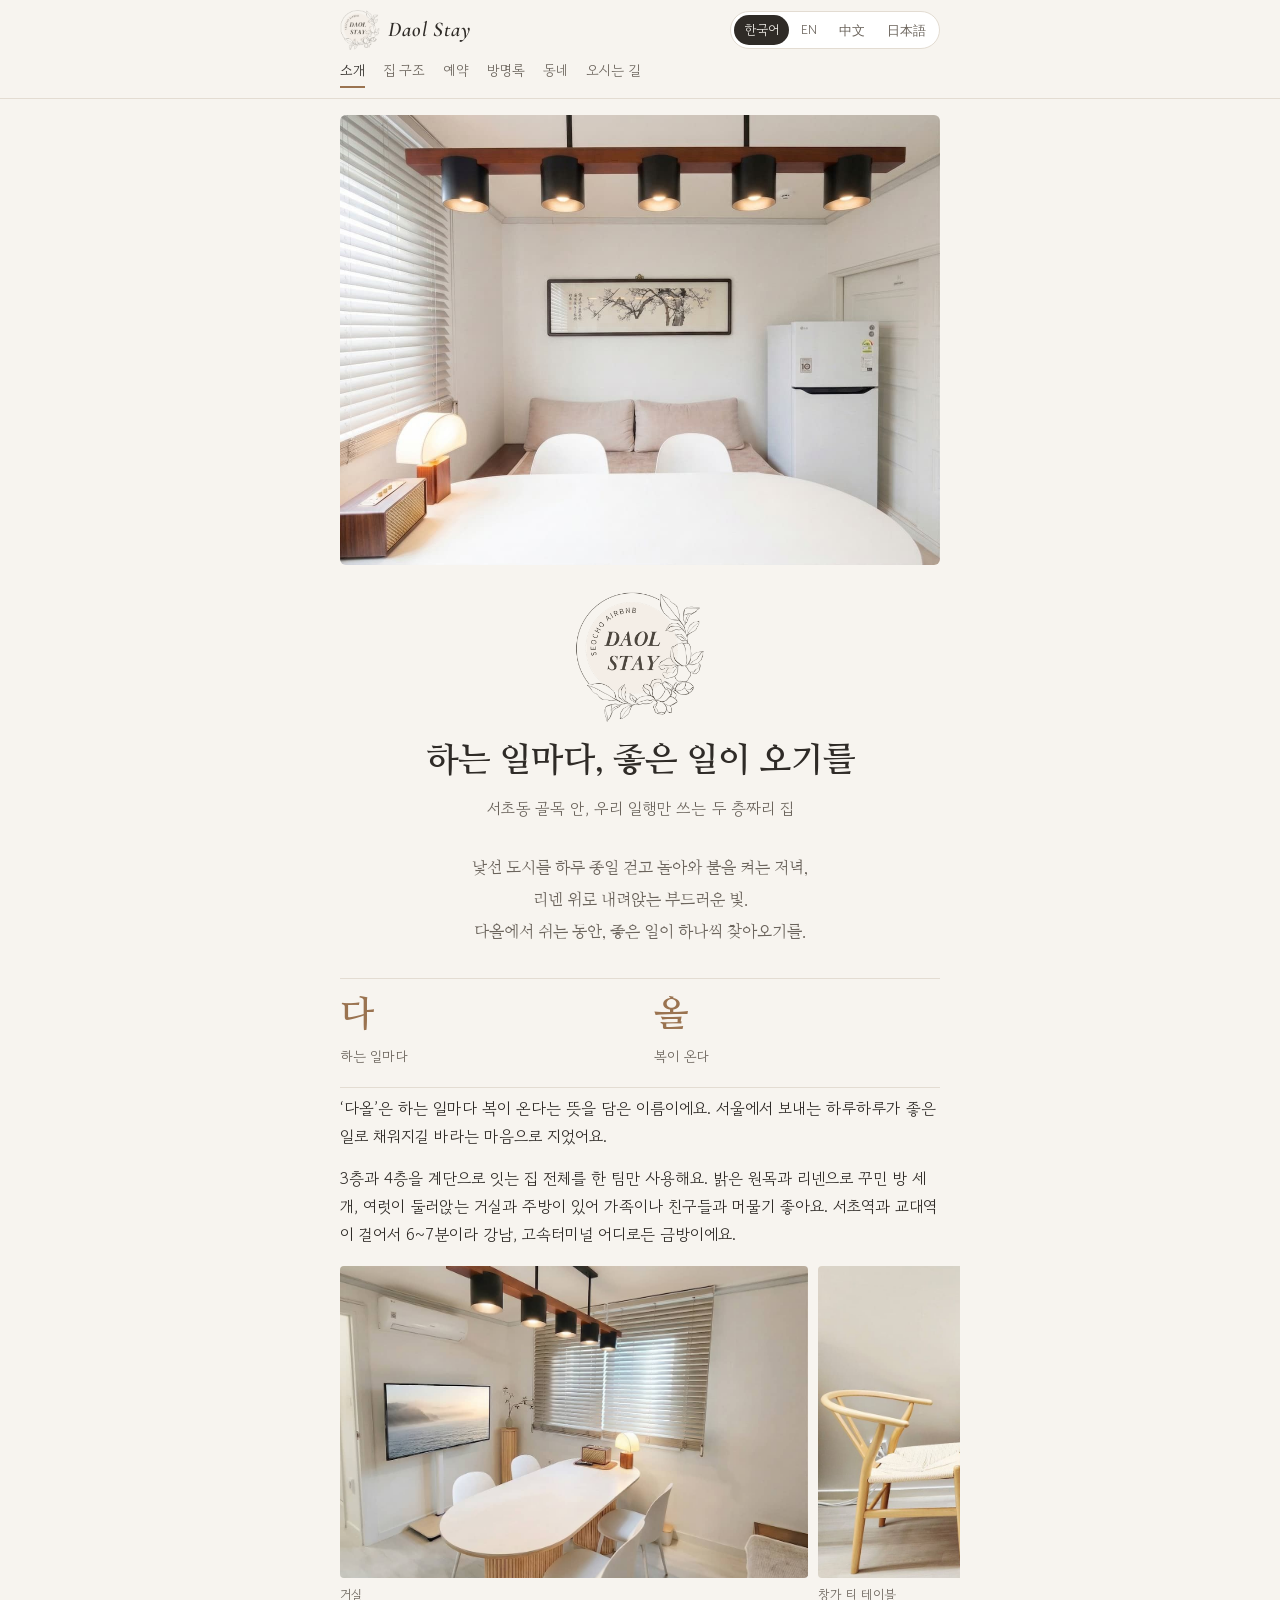
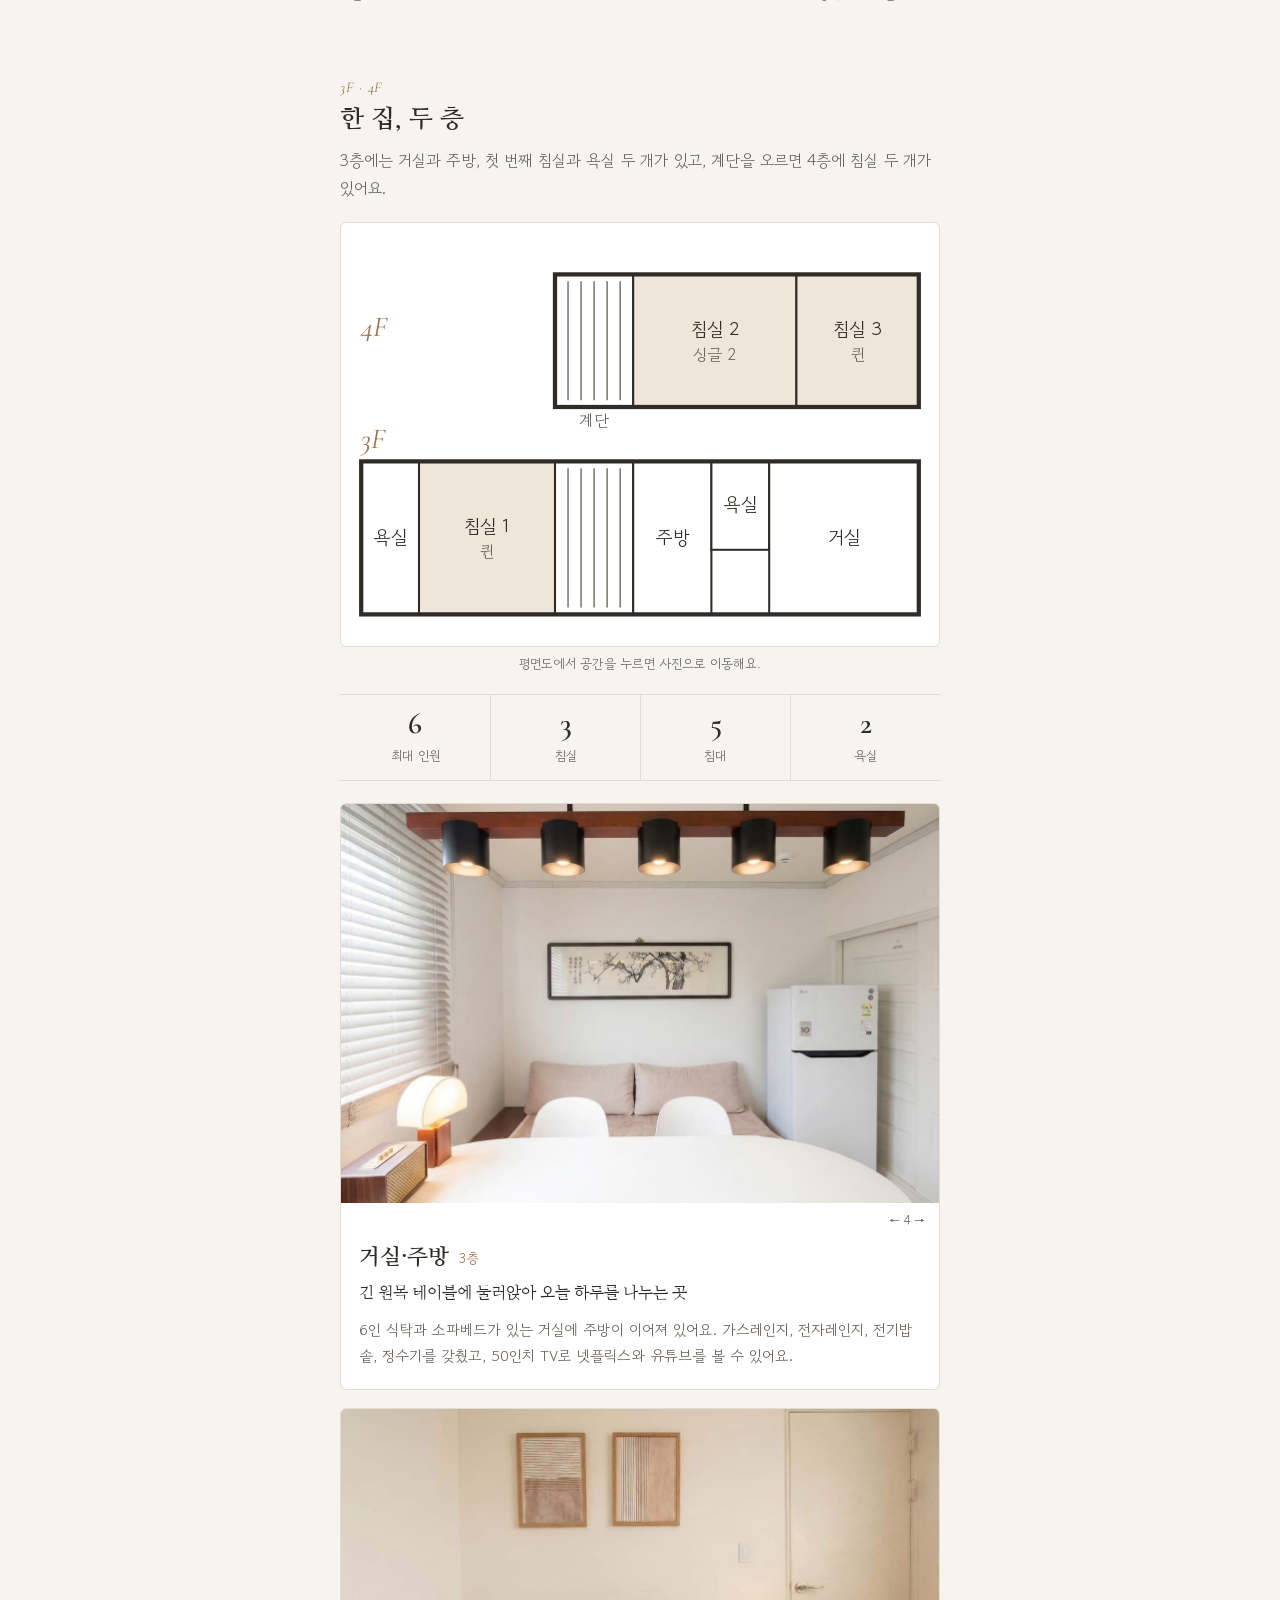
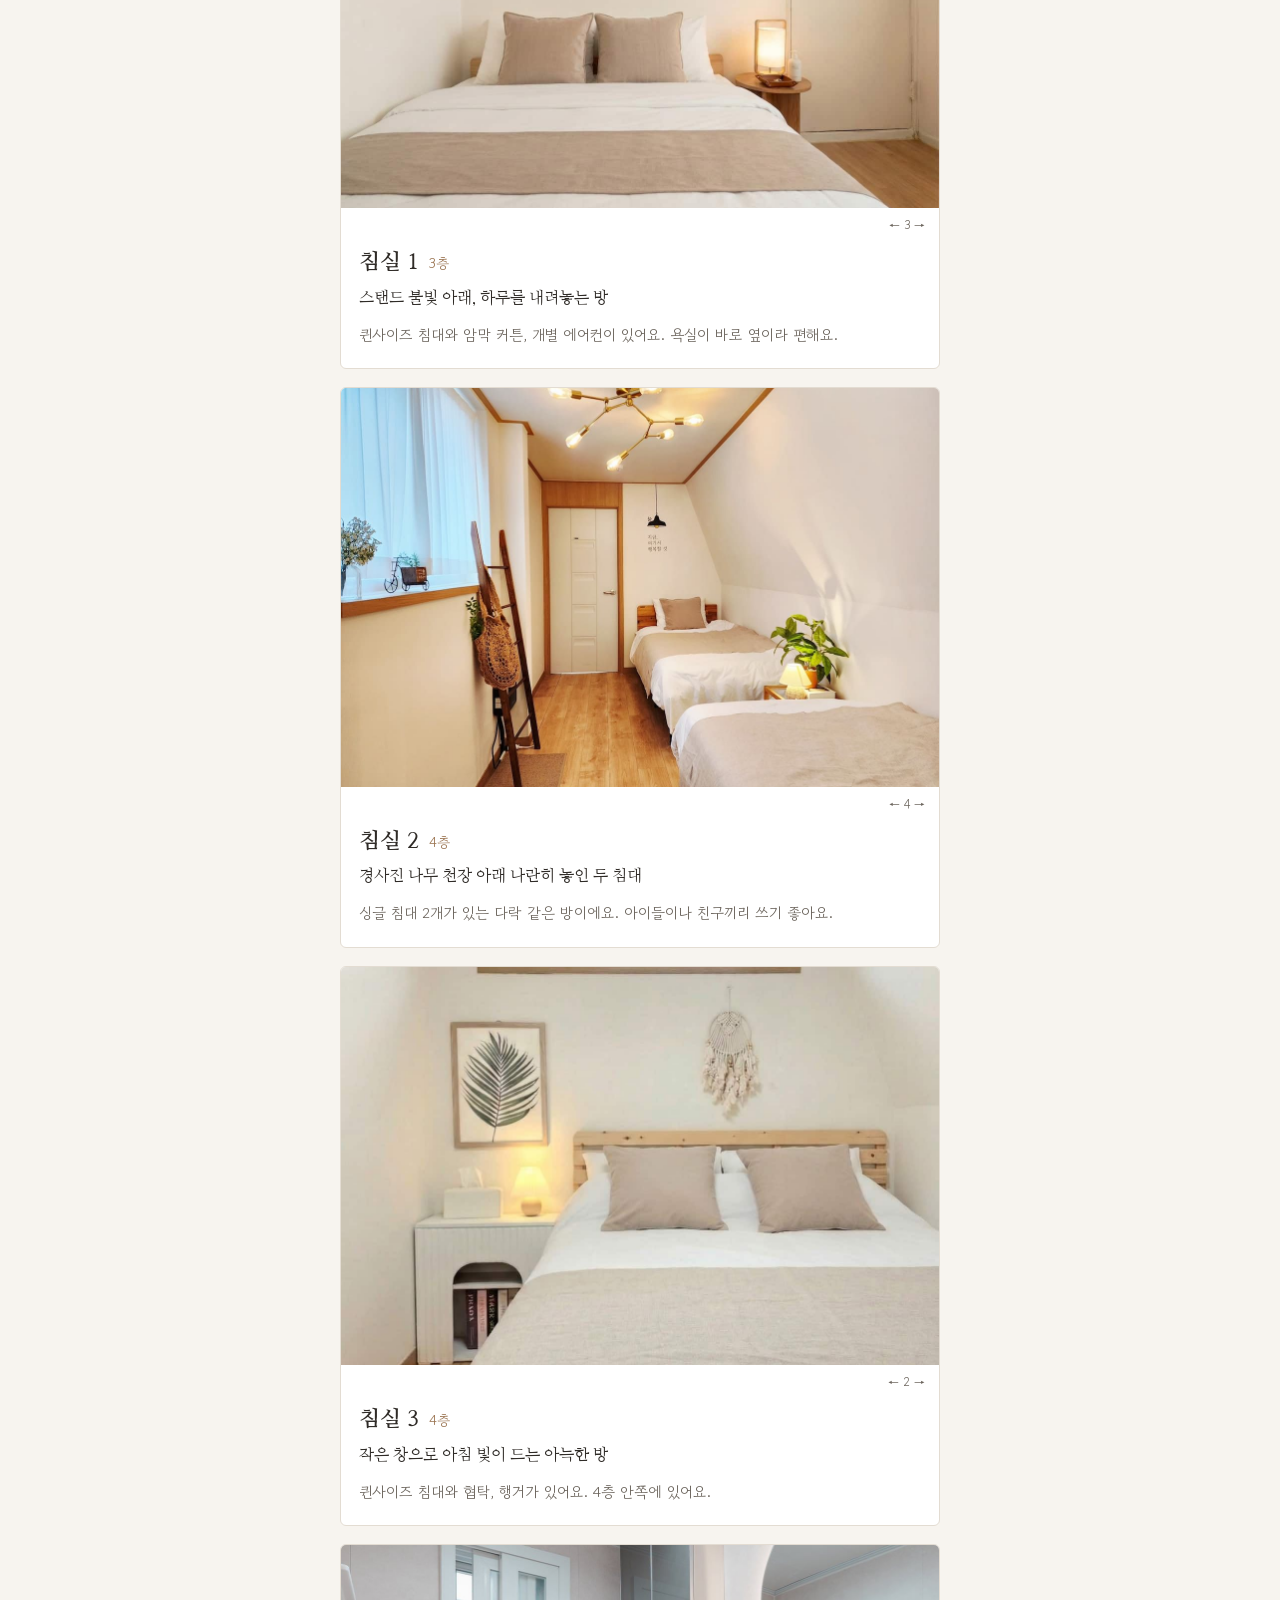
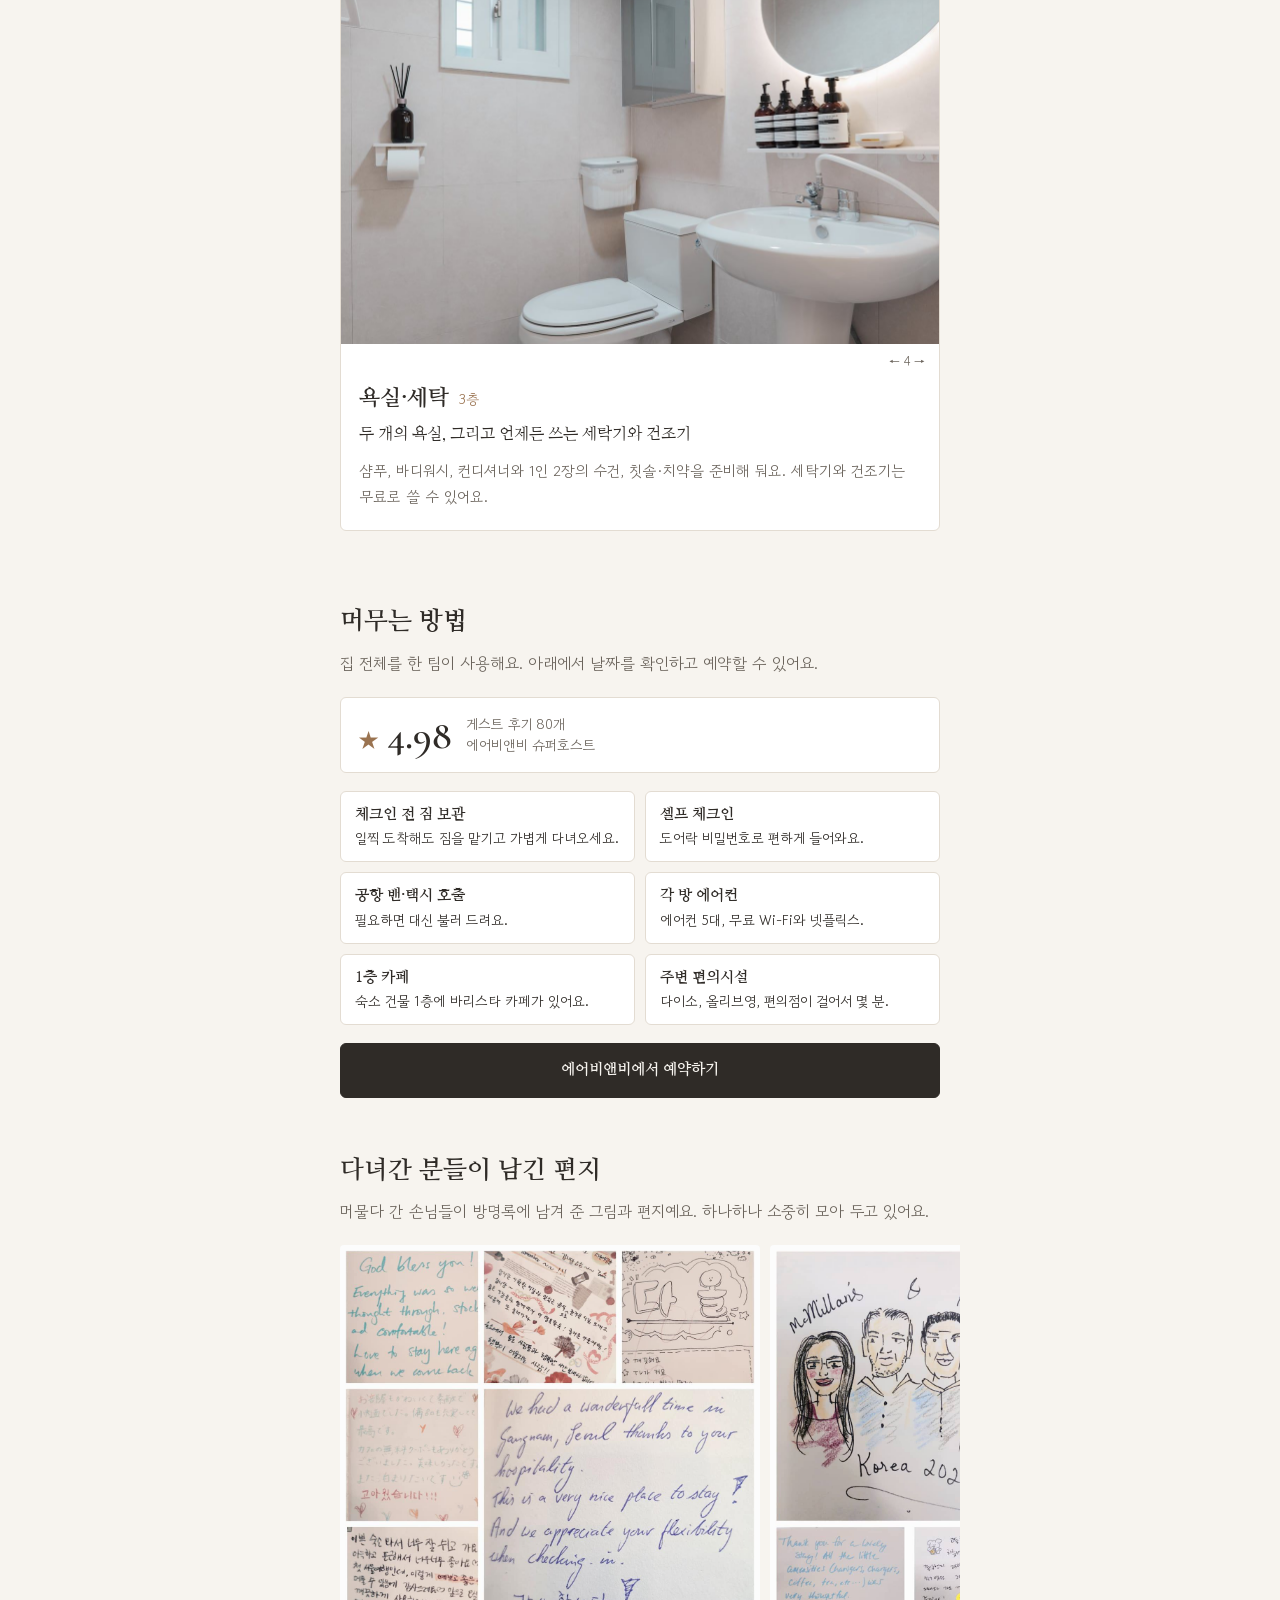
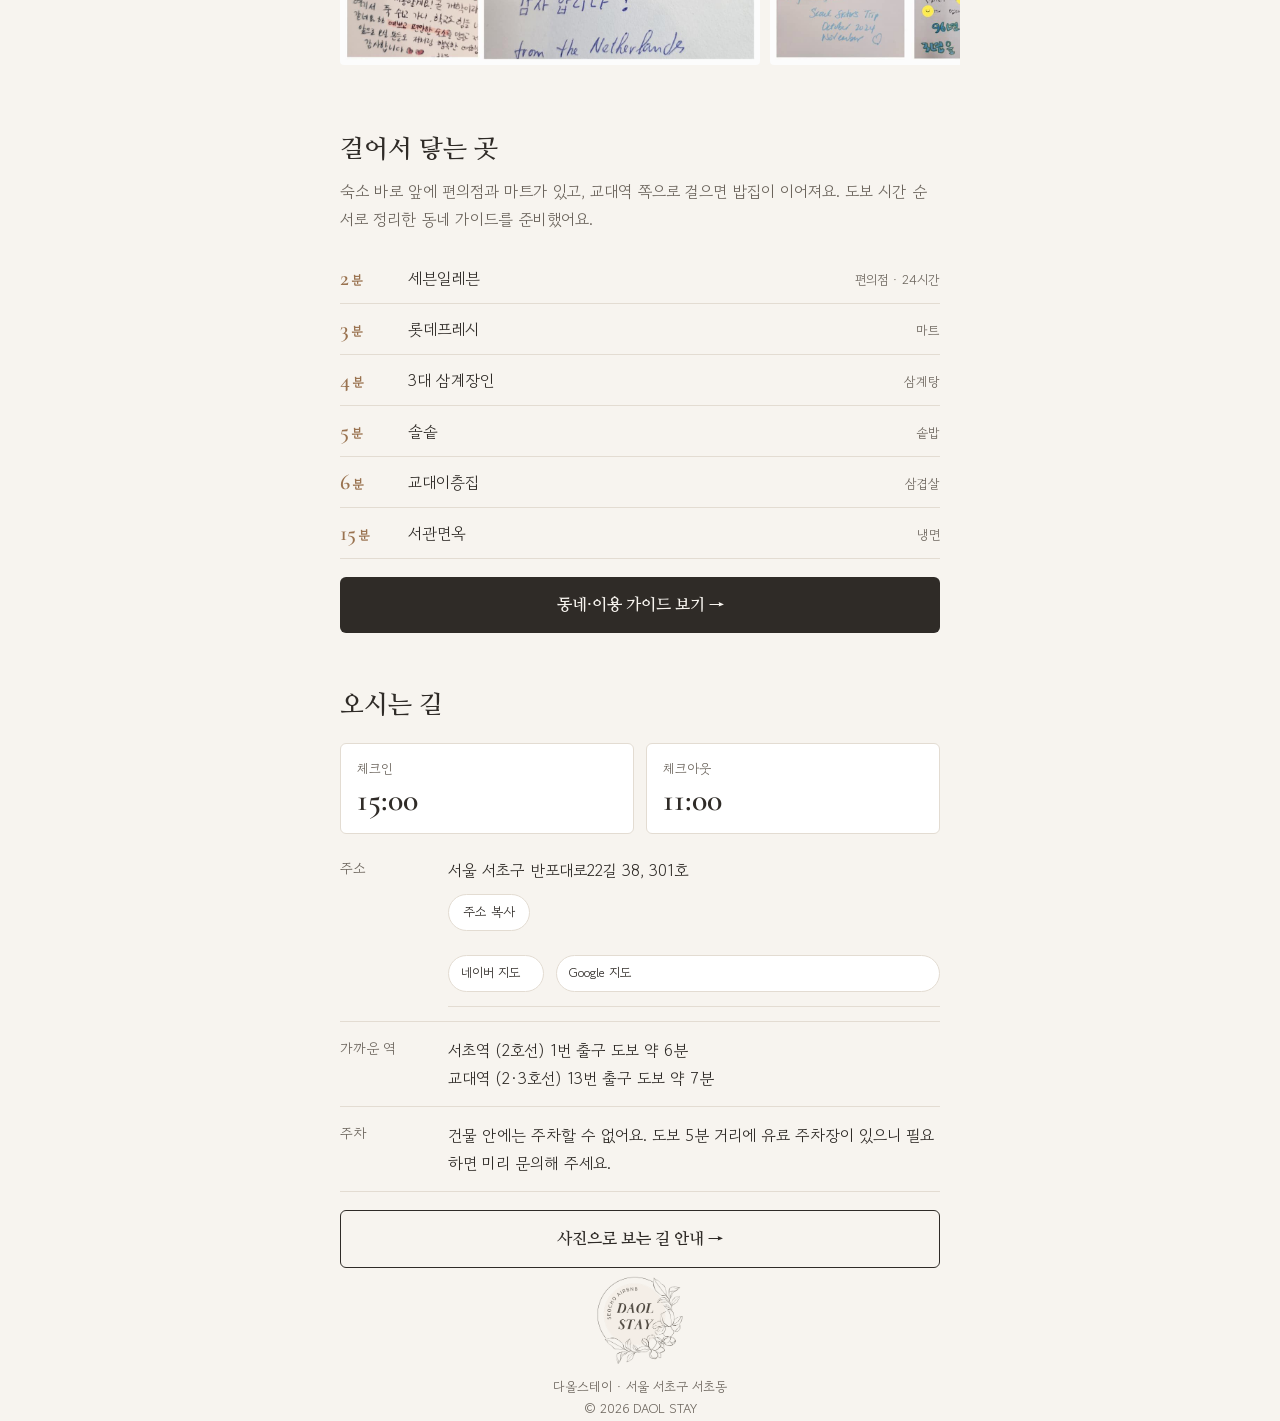
==== index.html @ 790899b6 "Add Daol Stay website (home + guest guide, 4 languages)" ====
<!DOCTYPE html>
<html lang="ko">
<head>
<meta charset="utf-8">
<meta name="viewport" content="width=device-width, initial-scale=1, viewport-fit=cover">
<title>다올스테이 DAOL STAY · 서울 서초동</title>
<meta name="description" content="하는 일마다 좋은 일이 오기를. 서울 서초동 골목 안, 한 팀만 쓰는 3·4층 복층 독채 다올스테이. 서초역·교대역 도보 6~7분.">
<meta property="og:type" content="website">
<meta property="og:title" content="다올스테이 DAOL STAY">
<meta property="og:description" content="서초동 골목 안, 한 팀만 쓰는 두 층짜리 집. 하는 일마다 좋은 일이 오기를.">
<meta property="og:image" content="https://staydaol.com/photos/living_a.jpg">
<meta property="og:url" content="https://staydaol.com/">
<link rel="icon" href="photos/logo.png">
<link rel="preconnect" href="https://fonts.googleapis.com">
<link rel="preconnect" href="https://fonts.gstatic.com" crossorigin>
<link href="https://fonts.googleapis.com/css2?family=Nanum+Myeongjo:wght@400;700&family=Gowun+Dodum&family=Cormorant+Garamond:ital,wght@1,500;1,600&display=swap" rel="stylesheet">
<link rel="stylesheet" href="assets/site.css">
<style>
/* hero */
.hero{margin-top:16px}
.hero>img{width:100%;aspect-ratio:4/3;object-fit:cover;border-radius:6px}
.hero-text{padding:26px 0 8px;text-align:center}
.hero .logo{width:132px;margin:0 auto 16px}
.hero h1{font-size:clamp(25px,6.6vw,34px);line-height:1.4;margin:0 0 8px}
.hero .sub{color:var(--ink-soft);margin:0}
.poem{font-family:var(--serif);color:var(--ink-soft);text-align:center;margin:22px 0 0;line-height:2}
.name-gloss{display:flex;gap:28px;margin:30px 0 6px;padding:18px 0;border-top:1px solid var(--line);border-bottom:1px solid var(--line)}
.name-gloss div{flex:1}
.name-gloss b{display:block;font-family:var(--serif);font-size:36px;line-height:1;color:var(--latte);margin-bottom:8px;font-weight:700}
.name-gloss span{font-size:14px;color:var(--ink-soft)}

/* floor plan — the signature element */
.plan{background:var(--surface);border:1px solid var(--line);border-radius:6px;padding:14px 10px 8px;margin:4px 0 6px}
.plan svg{display:block;width:100%;height:auto}
.plan .wall{fill:none;stroke:var(--ink);stroke-width:2.5}
.plan .cell{fill:var(--surface);stroke:var(--ink);stroke-width:1.2;transition:fill .15s}
.plan .bed{fill:var(--latte-soft)}
.plan a:hover .cell,.plan a:focus .cell{fill:var(--latte-soft)}
.plan a:hover .bed,.plan a:focus .bed{fill:var(--latte);fill-opacity:.35}
.plan .stairs{stroke:var(--ink-soft);stroke-width:.8}
.plan text{font-family:var(--sans);fill:var(--ink);font-size:11px;text-anchor:middle}
.plan text.s{fill:var(--ink-soft);font-size:9.5px}
.plan text.fl{font-family:var(--latin);font-style:italic;font-size:17px;text-anchor:start;fill:var(--latte)}
.plan-hint{font-size:13px;color:var(--ink-soft);text-align:center;margin:6px 0 0}
.facts{display:grid;grid-template-columns:repeat(4,1fr);margin:18px 0 8px;border-top:1px solid var(--line);border-bottom:1px solid var(--line)}
.facts div{text-align:center;padding:12px 4px}
.facts div+div{border-left:1px solid var(--line)}
.facts b{display:block;font-family:var(--latin);font-size:30px;font-weight:600;line-height:1.1}
.facts span{font-size:13px;color:var(--ink-soft)}

/* spaces */
.space{background:var(--surface);border:1px solid var(--line);border-radius:6px;overflow:hidden;margin-bottom:18px;scroll-margin-top:calc(env(safe-area-inset-top,0px) + 120px)}
.space .shots{display:flex;overflow-x:auto;scroll-snap-type:x mandatory;scrollbar-width:none}
.space .shots::-webkit-scrollbar{display:none}
.space .shots img{flex:0 0 100%;width:100%;aspect-ratio:3/2;object-fit:cover;scroll-snap-align:start}
.space .count{font-size:12px;color:var(--ink-soft);text-align:right;padding:6px 14px 0}
.space-body{padding:12px 18px 20px}
.space-head{display:flex;align-items:baseline;gap:10px;margin-bottom:6px;flex-wrap:wrap}
.space-head h3{font-size:22px}
.space-head span{font-size:14px;color:var(--latte)}
.space .tagline{font-family:var(--serif);margin:0 0 10px}
.space .detail{font-size:15px;color:var(--ink-soft);margin:0}

/* stay */
.rating{display:flex;align-items:center;gap:14px;background:var(--surface);border:1px solid var(--line);border-radius:6px;padding:16px 18px;margin:0 0 18px}
.rating .score{font-family:var(--latin);font-size:40px;font-weight:600;line-height:1}
.rating .score small{font-size:20px;color:var(--latte)}
.rating div:last-child{font-size:14px;color:var(--ink-soft);line-height:1.5}
.perks{list-style:none;margin:0 0 6px;padding:0;display:grid;grid-template-columns:1fr 1fr;gap:10px}
.perks li{background:var(--surface);border:1px solid var(--line);border-radius:6px;padding:12px 14px;font-size:14px;line-height:1.5}
.perks li b{display:block;font-family:var(--serif);font-size:15px;margin-bottom:2px}
@media (max-width:420px){.perks{grid-template-columns:1fr}}
.book{display:flex;gap:8px;flex-wrap:wrap;margin-top:18px}
.book a{flex:1 1 auto;text-align:center;text-decoration:none;padding:13px 16px;border-radius:6px;border:1px solid var(--line);background:var(--surface);font-size:15px}
.book a.main{background:var(--ink);color:var(--bg);border-color:var(--ink);font-family:var(--serif);font-weight:700}
.book a:hover{border-color:var(--latte)}

/* letters */
#letterStrip figure{flex-basis:70%}
#letterStrip img{aspect-ratio:1/1}

/* around */
.near{list-style:none;margin:4px 0 0;padding:0}
.near li{display:grid;grid-template-columns:58px 1fr auto;align-items:baseline;gap:10px;padding:11px 0;border-bottom:1px solid var(--line)}
.near .m{font-family:var(--latin);font-size:22px;font-weight:600;color:var(--latte);line-height:1}
.near .m small{font-family:var(--sans);font-size:12px;margin-left:2px}
.near .k{font-size:13px;color:var(--ink-soft)}
</style>
</head>
<body>
<header class="top">
  <div class="wrap">
    <div class="top-row">
      <a class="mark" href="#about"><img src="photos/logo.png" alt=""><span>Daol Stay</span></a>
      <div class="langs" role="group" aria-label="Language">
        <button data-lang="ko">한국어</button><button data-lang="en">EN</button><button data-lang="zh">中文</button><button data-lang="ja">日本語</button>
      </div>
    </div>
    <nav class="nav" id="nav"></nav>
  </div>
</header>

<main class="wrap">
  <section id="about" style="padding-top:0">
    <div class="hero">
      <img src="photos/living_a.jpg" alt="">
      <div class="hero-text">
        <img class="logo" src="photos/logo.png" alt="DAOL STAY 다올스테이">
        <h1 data-t="tagline"></h1>
        <p class="sub" data-t="taglineSub"></p>
      </div>
    </div>
    <p class="poem" data-t="poem"></p>
    <div class="name-gloss">
      <div><b>다</b><span data-t="glossDa"></span></div>
      <div><b>올</b><span data-t="glossOl"></span></div>
    </div>
    <p data-t="story1"></p>
    <p data-t="story2"></p>
    <div class="strip" id="gallery"></div>
  </section>

  <section id="house">
    <p class="eyebrow">3F · 4F</p>
    <h2 data-t="houseTitle"></h2>
    <p class="lead" data-t="houseLead"></p>
    <div class="plan" id="plan"></div>
    <p class="plan-hint" data-t="planHint"></p>
    <div class="facts" id="facts"></div>
    <div id="spaceList" style="margin-top:22px"></div>
  </section>

  <section id="stay">
    <h2 data-t="stayTitle"></h2>
    <p class="lead" data-t="stayLead"></p>
    <div class="rating" id="rating"></div>
    <ul class="perks" id="perks"></ul>
    <div class="book" id="book"></div>
  </section>

  <section id="letters">
    <h2 data-t="lettersTitle"></h2>
    <p class="lead" data-t="lettersLead"></p>
    <div class="strip" id="letterStrip"></div>
  </section>

  <section id="around">
    <h2 data-t="aroundTitle"></h2>
    <p class="lead" data-t="aroundLead"></p>
    <ul class="near" id="near"></ul>
    <a class="cta" href="guide/" id="guideLink" data-t="aroundCta"></a>
  </section>

  <section id="location">
    <h2 data-t="locTitle"></h2>
    <div class="times">
      <!-- TODO: 실제 체크인·체크아웃 시간으로 확인해 주세요 (CONFIG.checkin / CONFIG.checkout) -->
      <div><span data-t="checkin"></span><b id="cin"></b></div>
      <div><span data-t="checkout"></span><b id="cout"></b></div>
    </div>
    <dl class="info-list">
      <div><dt data-t="addrLabel"></dt><dd><span data-t="addr"></span><br><button class="copy" id="copyBtn" data-t="copy"></button>
        <div class="pills" style="margin-top:10px" id="homeMaps"></div></dd></div>
      <div><dt data-t="stationLabel"></dt><dd data-t="stations"></dd></div>
      <div><dt data-t="parkLabel"></dt><dd data-t="park"></dd></div>
    </dl>
    <a class="cta ghost" href="guide/#route" id="routeLink" data-t="routeCta"></a>
  </section>
</main>
<footer class="wrap">
  <img src="photos/logo.png" alt="">
  <div data-t="foot"></div>
  <div>&copy; 2026 DAOL STAY</div>
</footer>
<div class="toast" id="toast" role="status" aria-live="polite"></div>

<script>
const CONFIG = {
 checkin:"15:00",   // TODO: 실제 시간 확인
 checkout:"11:00",  // TODO: 실제 시간 확인
 rating:"4.98", reviews:80
};

const HOME = {lat:37.4897533, lng:127.0109276, q:"서울 서초구 반포대로22길 38"};

// 빈 문자열인 채널은 버튼이 표시되지 않아요.
const BOOK = {
 airbnb:"https://www.airbnb.co.kr/rooms/979425845780379545",
 booking:"",
 naver:""
};

const UI = {
 ko:{nav:["소개","집 구조","예약","방명록","동네","오시는 길"],
  tagline:"하는 일마다, 좋은 일이 오기를",taglineSub:"서초동 골목 안, 우리 일행만 쓰는 두 층짜리 집",
  poem:"낯선 도시를 하루 종일 걷고 돌아와 불을 켜는 저녁,\n리넨 위로 내려앉는 부드러운 빛.\n다올에서 쉬는 동안, 좋은 일이 하나씩 찾아오기를.",
  glossDa:"하는 일마다",glossOl:"복이 온다",
  story1:"‘다올’은 하는 일마다 복이 온다는 뜻을 담은 이름이에요. 서울에서 보내는 하루하루가 좋은 일로 채워지길 바라는 마음으로 지었어요.",
  story2:"3층과 4층을 계단으로 잇는 집 전체를 한 팀만 사용해요. 밝은 원목과 리넨으로 꾸민 방 세 개, 여럿이 둘러앉는 거실과 주방이 있어 가족이나 친구들과 머물기 좋아요. 서초역과 교대역이 걸어서 6~7분이라 강남, 고속터미널 어디로든 금방이에요.",
  houseTitle:"한 집, 두 층",houseLead:"3층에는 거실과 주방, 첫 번째 침실과 욕실 두 개가 있고, 계단을 오르면 4층에 침실 두 개가 있어요.",
  planHint:"평면도에서 공간을 누르면 사진으로 이동해요.",
  fl3:"3층",fl4:"4층",pLiving:"거실",pKitchen:"주방",pBath:"욕실",pStairs:"계단",pRoom:n=>`침실 ${n}`,pQueen:"퀸",pSingle:"싱글 2",
  facts:[["6","최대 인원"],["3","침실"],["5","침대"],["2","욕실"]],
  livingName:"거실·주방",livingTag:"긴 원목 테이블에 둘러앉아 오늘 하루를 나누는 곳",
  livingDetail:"6인 식탁과 소파베드가 있는 거실에 주방이 이어져 있어요. 가스레인지, 전자레인지, 전기밥솥, 정수기를 갖췄고, 50인치 TV로 넷플릭스와 유튜브를 볼 수 있어요.",
  room1Name:"침실 1",room1Tag:"스탠드 불빛 아래, 하루를 내려놓는 방",
  room1Detail:"퀸사이즈 침대와 암막 커튼, 개별 에어컨이 있어요. 욕실이 바로 옆이라 편해요.",
  room2Name:"침실 2",room2Tag:"경사진 나무 천장 아래 나란히 놓인 두 침대",
  room2Detail:"싱글 침대 2개가 있는 다락 같은 방이에요. 아이들이나 친구끼리 쓰기 좋아요.",
  room3Name:"침실 3",room3Tag:"작은 창으로 아침 빛이 드는 아늑한 방",
  room3Detail:"퀸사이즈 침대와 협탁, 행거가 있어요. 4층 안쪽에 있어요.",
  bathName:"욕실·세탁",bathTag:"두 개의 욕실, 그리고 언제든 쓰는 세탁기와 건조기",
  bathDetail:"샴푸, 바디워시, 컨디셔너와 1인 2장의 수건, 칫솔·치약을 준비해 둬요. 세탁기와 건조기는 무료로 쓸 수 있어요.",
  stayTitle:"머무는 방법",stayLead:"집 전체를 한 팀이 사용해요. 아래에서 날짜를 확인하고 예약할 수 있어요.",
  ratingText:n=>`게스트 후기 ${n}개<br>에어비앤비 슈퍼호스트`,
  perks:[["체크인 전 짐 보관","일찍 도착해도 짐을 맡기고 가볍게 다녀오세요."],["셀프 체크인","도어락 비밀번호로 편하게 들어와요."],["공항 밴·택시 호출","필요하면 대신 불러 드려요."],["각 방 에어컨","에어컨 5대, 무료 Wi-Fi와 넷플릭스."],["1층 카페","숙소 건물 1층에 바리스타 카페가 있어요."],["주변 편의시설","다이소, 올리브영, 편의점이 걸어서 몇 분."]],
  bookAirbnb:"에어비앤비에서 예약하기",bookNaver:"네이버 예약",
  lettersTitle:"다녀간 분들이 남긴 편지",lettersLead:"머물다 간 손님들이 방명록에 남겨 준 그림과 편지예요. 하나하나 소중히 모아 두고 있어요.",
  aroundTitle:"걸어서 닿는 곳",aroundLead:"숙소 바로 앞에 편의점과 마트가 있고, 교대역 쪽으로 걸으면 밥집이 이어져요. 도보 시간 순서로 정리한 동네 가이드를 준비했어요.",
  aroundCta:"동네·이용 가이드 보기 →",minU:"분",
  locTitle:"오시는 길",checkin:"체크인",checkout:"체크아웃",addrLabel:"주소",addr:"서울 서초구 반포대로22길 38, 301호",
  copy:"주소 복사",copied:"주소를 복사했어요",
  stationLabel:"가까운 역",stations:"서초역 (2호선) 1번 출구 도보 약 6분<br>교대역 (2·3호선) 13번 출구 도보 약 7분",
  parkLabel:"주차",park:"건물 안에는 주차할 수 없어요. 도보 5분 거리에 유료 주차장이 있으니 필요하면 미리 문의해 주세요.",
  routeCta:"사진으로 보는 길 안내 →",
  naverMap:"네이버 지도",googleMap:"Google 지도",
  foot:"다올스테이 · 서울 서초구 서초동"},
 en:{nav:["About","The house","Book","Guestbook","Nearby","Getting here"],
  tagline:"May good things come your way",taglineSub:"A two-floor home in a quiet Seocho lane, just for your group",
  poem:"Coming home in the evening after a long day in a new city,\nsoft light settling on linen.\nWhile you rest at Daol, may good things find you one by one.",
  glossDa:"in everything you do",glossOl:"good fortune comes",
  story1:"“Daol” is a Korean name that means good fortune comes in everything you do. We chose it hoping every day you spend in Seoul is filled with good things.",
  story2:"The whole home, two floors joined by a staircase, is for one group only. Three bedrooms in light wood and linen, plus a living room and kitchen to gather in, make it easy to stay with family or friends. Seocho and Gyodae stations are a 6–7 minute walk, so Gangnam and the Express Bus Terminal are close.",
  houseTitle:"One home, two floors",houseLead:"The 3rd floor has the living room, kitchen, the first bedroom and two bathrooms. Upstairs on the 4th floor are two more bedrooms.",
  planHint:"Tap a space on the plan to see photos.",
  fl3:"3F",fl4:"4F",pLiving:"Living",pKitchen:"Kitchen",pBath:"Bath",pStairs:"Stairs",pRoom:n=>`Room ${n}`,pQueen:"Queen",pSingle:"2 Single",
  facts:[["6","Guests"],["3","Bedrooms"],["5","Beds"],["2","Baths"]],
  livingName:"Living & kitchen",livingTag:"Gather around the long wooden table and share the day",
  livingDetail:"A living room with a six-seat table and sofa bed opens onto the kitchen, which has a gas stove, microwave, rice cooker and water purifier. Watch Netflix or YouTube on the 50-inch TV.",
  room1Name:"Room 1",room1Tag:"Set the day down under a soft lamp",
  room1Detail:"Queen bed, blackout curtains and its own air conditioner. A bathroom is right next door.",
  room2Name:"Room 2",room2Tag:"Two beds side by side under a sloping wooden ceiling",
  room2Detail:"An attic-like room with two single beds, good for kids or friends.",
  room3Name:"Room 3",room3Tag:"A snug room where morning light comes through a small window",
  room3Detail:"Queen bed, bedside table and clothes rack, tucked in the back of the 4th floor.",
  bathName:"Baths & laundry",bathTag:"Two bathrooms, and a washer and dryer whenever you need them",
  bathDetail:"Shampoo, body wash, conditioner, two towels per guest and toothbrush kits are provided. The washer and dryer are free to use.",
  stayTitle:"Staying with us",stayLead:"The entire home is for one group. Check dates and book below.",
  ratingText:n=>`${n} guest reviews<br>Airbnb Superhost`,
  perks:[["Luggage storage","Arrive early, drop your bags and head out light."],["Self check-in","Let yourself in with the door code."],["Airport van or taxi","We can call one for you."],["A/C in every room","Five air conditioners, free Wi-Fi and Netflix."],["Café downstairs","A barista café on the building’s ground floor."],["Shops nearby","Daiso, Olive Young and convenience stores minutes away."]],
  bookAirbnb:"Book on Airbnb",bookNaver:"Naver Booking",
  lettersTitle:"Letters from our guests",lettersLead:"Drawings and notes guests left in our guestbook. We keep every one.",
  aroundTitle:"Within walking distance",aroundLead:"There’s a convenience store and grocery right outside, and restaurants line the way toward Gyodae Station. Our guide lists them by walking time.",
  aroundCta:"Open the neighborhood & house guide →",minU:"min",
  locTitle:"Getting here",checkin:"Check-in",checkout:"Check-out",addrLabel:"Address",addr:"#301, 38 Banpo-daero 22-gil, Seocho-gu, Seoul",
  copy:"Copy address",copied:"Address copied",
  stationLabel:"Nearest stations",stations:"Seocho Stn (Line 2) Exit 1, about 6 min walk<br>Seoul Nat’l Univ. of Education (Gyodae) Stn (Line 2, 3) Exit 13, about 7 min walk",
  parkLabel:"Parking",park:"No parking in the building. There’s a paid lot about 5 minutes’ walk away; ask us ahead if you need it.",
  routeCta:"Step-by-step directions with photos →",
  naverMap:"Naver Map",googleMap:"Google Maps",
  foot:"DAOL STAY · Seocho-dong, Seocho-gu, Seoul"},
 zh:{nav:["简介","房屋结构","预订","留言簿","周边","交通"],
  tagline:"愿你事事顺意，好运常来",taglineSub:"瑞草洞小巷里，只属于你们一行人的两层小楼",
  poem:"在陌生的城市走了一整天，傍晚回家点亮灯，\n柔和的光落在亚麻布上。\n在Daol休息的日子里，愿好事一件件到来。",
  glossDa:"所做之事",glossOl:"福气将至",
  story1:"“Daol（다올）”这个名字寓意“所做之事，福气将至”。我们希望你在首尔的每一天都充满好事。",
  story2:"由楼梯相连的3层和4层整栋房屋只接待一组客人。三间以浅色原木和亚麻布置的卧室，加上可以围坐的客厅和厨房，适合家人或朋友同住。步行6~7分钟即到瑞草站和教大站，去江南、高速巴士客运站都很方便。",
  houseTitle:"一个家，两层楼",houseLead:"3层有客厅、厨房、第一间卧室和两间浴室，沿楼梯上到4层还有两间卧室。",
  planHint:"点击平面图上的空间即可查看照片。",
  fl3:"3层",fl4:"4层",pLiving:"客厅",pKitchen:"厨房",pBath:"浴室",pStairs:"楼梯",pRoom:n=>`卧室${n}`,pQueen:"大床",pSingle:"单人床×2",
  facts:[["6","最多入住"],["3","卧室"],["5","床"],["2","浴室"]],
  livingName:"客厅与厨房",livingTag:"围坐在长长的原木餐桌旁，分享今天的故事",
  livingDetail:"设有6人餐桌和沙发床的客厅与厨房相连。厨房配有燃气灶、微波炉、电饭锅和净水器，还可用50英寸电视观看Netflix和YouTube。",
  room1Name:"卧室1",room1Tag:"在台灯的微光下，放下一天的疲惫",
  room1Detail:"配有大床、遮光窗帘和独立空调，浴室就在隔壁。",
  room2Name:"卧室2",room2Tag:"倾斜的木质屋顶下，两张并排的床",
  room2Detail:"带有两张单人床的阁楼风房间，适合孩子或朋友同住。",
  room3Name:"卧室3",room3Tag:"晨光从小窗洒进的温馨房间",
  room3Detail:"配有大床、床头柜和衣架，位于4层里侧。",
  bathName:"浴室与洗衣",bathTag:"两间浴室，洗衣机和烘干机随时可用",
  bathDetail:"提供洗发水、沐浴露、护发素、每人两条毛巾及牙刷牙膏。洗衣机和烘干机可免费使用。",
  stayTitle:"入住方式",stayLead:"整栋房屋仅供一组客人使用。可在下方查看日期并预订。",
  ratingText:n=>`${n}条住客评价<br>爱彼迎超赞房东`,
  perks:[["入住前寄存行李","提前到达也可先寄存行李，轻装出门。"],["自助入住","输入门锁密码即可入住。"],["代叫机场专车·出租车","如有需要，我们可代为叫车。"],["每间都有空调","共5台空调，免费Wi-Fi和Netflix。"],["楼下咖啡馆","建筑1层有一家咖啡馆。"],["周边便利","大创、Olive Young和便利店步行几分钟即到。"]],
  bookAirbnb:"在爱彼迎预订",bookNaver:"Naver 预订",
  lettersTitle:"住客留下的信",lettersLead:"住过的客人在留言簿里留下的画和信，我们都珍藏着。",
  aroundTitle:"步行可达",aroundLead:"门口就有便利店和超市，往教大站方向走还有一排餐厅。我们按步行时间整理了一份周边指南。",
  aroundCta:"查看周边与入住指南 →",minU:"分",
  locTitle:"交通指南",checkin:"入住",checkout:"退房",addrLabel:"地址",addr:"首尔市瑞草区 Banpo-daero 22-gil 38，301号",
  copy:"复制地址",copied:"地址已复制",
  stationLabel:"最近地铁站",stations:"瑞草站（2号线）1号出口 步行约6分钟<br>教大站（2·3号线）13号出口 步行约7分钟",
  parkLabel:"停车",park:"楼内无法停车。步行约5分钟处有收费停车场，如有需要请提前联系。",
  routeCta:"查看图文路线指南 →",
  naverMap:"Naver 地图",googleMap:"Google 地图",
  foot:"DAOL STAY · 首尔瑞草区瑞草洞"},
 ja:{nav:["紹介","間取り","予約","ゲストブック","周辺","アクセス"],
  tagline:"することすべてに、いいことが訪れますように",taglineSub:"瑞草洞の路地にある、あなたたちだけの2フロアの家",
  poem:"知らない街を一日じゅう歩いて、灯りをともす夕暮れ。\nリネンの上にやわらかな光が降りてきます。\nダオルで休むあいだに、いいことがひとつずつ訪れますように。",
  glossDa:"することすべてに",glossOl:"福が来る",
  story1:"「ダオル（다올）」は、することすべてに福が来る、という願いを込めた名前です。ソウルで過ごす毎日が、いいことで満たされますように。",
  story2:"階段でつながる3階と4階の家全体を、1組だけでお使いいただけます。明るい木とリネンでしつらえた寝室が3つ、みんなで囲めるリビングとキッチンがあり、家族や友人との滞在にぴったり。瑞草駅と教大駅まで徒歩6〜7分で、江南や高速ターミナルへもすぐです。",
  houseTitle:"ひとつの家、ふたつのフロア",houseLead:"3階にはリビングとキッチン、1つ目の寝室とバスルームが2つ。階段を上がった4階に寝室が2つあります。",
  planHint:"間取り図の部屋をタップすると写真へ移動します。",
  fl3:"3階",fl4:"4階",pLiving:"リビング",pKitchen:"キッチン",pBath:"浴室",pStairs:"階段",pRoom:n=>`寝室${n}`,pQueen:"クイーン",pSingle:"シングル2",
  facts:[["6","最大人数"],["3","寝室"],["5","ベッド"],["2","バス"]],
  livingName:"リビング・キッチン",livingTag:"長い木のテーブルを囲んで、今日のことを語り合う場所",
  livingDetail:"6人掛けのテーブルとソファベッドのあるリビングに、キッチンがつながっています。ガスコンロ、電子レンジ、炊飯器、浄水器を備え、50インチのTVでNetflixやYouTubeも観られます。",
  room1Name:"寝室1",room1Tag:"スタンドの灯りの下で、一日をおろす部屋",
  room1Detail:"クイーンベッド、遮光カーテン、個別エアコン付き。バスルームはすぐ隣です。",
  room2Name:"寝室2",room2Tag:"傾斜した木の天井の下に並ぶ、ふたつのベッド",
  room2Detail:"シングルベッド2台の屋根裏のような部屋。お子さまや友人同士におすすめです。",
  room3Name:"寝室3",room3Tag:"小さな窓から朝の光が差し込む、こぢんまりした部屋",
  room3Detail:"クイーンベッド、サイドテーブル、ハンガーラック付き。4階の奥にあります。",
  bathName:"バス・ランドリー",bathTag:"バスルームが2つ、洗濯機と乾燥機はいつでも",
  bathDetail:"シャンプー、ボディソープ、コンディショナー、おひとり2枚のタオル、歯ブラシセットをご用意しています。洗濯機と乾燥機は無料です。",
  stayTitle:"ご滞在について",stayLead:"家全体を1組でお使いいただけます。下から日程を確認してご予約ください。",
  ratingText:n=>`ゲストレビュー${n}件<br>Airbnbスーパーホスト`,
  perks:[["チェックイン前の荷物預かり","早く着いても荷物を置いて身軽にお出かけを。"],["セルフチェックイン","ドアロックの暗証番号で入れます。"],["空港バン・タクシー手配","必要なら代わりにお呼びします。"],["全室エアコン","エアコン5台、無料Wi-FiとNetflix。"],["1階にカフェ","建物の1階にバリスタのいるカフェがあります。"],["便利な周辺","ダイソー、オリーブヤング、コンビニまで徒歩数分。"]],
  bookAirbnb:"Airbnbで予約する",bookNaver:"Naver予約",
  lettersTitle:"ゲストが残してくれた手紙",lettersLead:"泊まってくださった方がゲストブックに残してくれた絵と手紙です。ひとつひとつ大切にしています。",
  aroundTitle:"歩いて行けるところ",aroundLead:"すぐ前にコンビニとスーパー、教大駅のほうへ歩けば食堂が続きます。徒歩時間順にまとめた周辺ガイドをご用意しました。",
  aroundCta:"周辺・ご利用ガイドを見る →",minU:"分",
  locTitle:"アクセス",checkin:"チェックイン",checkout:"チェックアウト",addrLabel:"住所",addr:"ソウル市瑞草区 Banpo-daero 22-gil 38, 301号",
  copy:"住所をコピー",copied:"住所をコピーしました",
  stationLabel:"最寄り駅",stations:"瑞草駅（2号線）1番出口 徒歩約6分<br>教大駅（2・3号線）13番出口 徒歩約7分",
  parkLabel:"駐車場",park:"建物内には駐車できません。徒歩5分ほどのところに有料駐車場があります。必要な場合は事前にご相談ください。",
  routeCta:"写真で見る道案内 →",
  naverMap:"Naver Map",googleMap:"Google マップ",
  foot:"DAOL STAY · ソウル瑞草区瑞草洞"}
};

const GALLERY = [
 {k:"living_b",c:{ko:"거실",en:"Living room",zh:"客厅",ja:"リビング"}},
 {k:"dining",c:{ko:"창가 티 테이블",en:"Tea table by the window",zh:"窗边茶桌",ja:"窓辺のティーテーブル"}},
 {k:"kitchen_a",c:{ko:"주방",en:"Kitchen",zh:"厨房",ja:"キッチン"}},
 {k:"room1_a",c:{ko:"침실 1",en:"Room 1",zh:"卧室1",ja:"寝室1"}},
 {k:"room2_a",c:{ko:"침실 2",en:"Room 2",zh:"卧室2",ja:"寝室2"}},
 {k:"stairs",c:{ko:"4층으로 오르는 계단",en:"Stairs up to the 4th floor",zh:"通往4层的楼梯",ja:"4階への階段"}},
 {k:"detail_vase",c:{ko:"창가의 작은 풍경",en:"A quiet corner by the window",zh:"窗边一角",ja:"窓辺のひとこま"}},
 {k:"entrance_night",c:{ko:"저녁의 입구",en:"The entrance at dusk",zh:"傍晚的入口",ja:"夕暮れの入口"}}
];

const SPACES = [
 {key:"living",floor:3,imgs:["living_a","living_d","kitchen_b","dining"]},
 {key:"room1",floor:3,imgs:["room1_a","room1_b","room1_c"]},
 {key:"room2",floor:4,imgs:["room2_a","room2_b","room2_window","room2_ladder"]},
 {key:"room3",floor:4,imgs:["room3_a","room3_b"]},
 {key:"bath",floor:3,imgs:["bath_a","bath_b","amenity","laundry"]}
];

const LETTERS = ["letters_1","letters_2","letters_3","letters_4"];

// 도보 시간은 지도상 거리로 계산한 대략적인 값 (guide/ 페이지와 같은 기준)
const NEAR = [
 {min:2,name:{ko:"세븐일레븐",en:"7-Eleven",zh:"7-Eleven",ja:"セブンイレブン"},kind:{ko:"편의점 · 24시간",en:"Convenience store · 24h",zh:"便利店 · 24小时",ja:"コンビニ · 24時間"}},
 {min:3,name:{ko:"롯데프레시",en:"Lotte Fresh",zh:"乐天Fresh超市",ja:"ロッテフレッシュ"},kind:{ko:"마트",en:"Grocery",zh:"超市",ja:"スーパー"}},
 {min:4,name:{ko:"3대 삼계장인",en:"3dae Samgye Jangin",zh:"三代参鸡匠人",ja:"3代参鶏匠人"},kind:{ko:"삼계탕",en:"Ginseng chicken soup",zh:"参鸡汤",ja:"参鶏湯"}},
 {min:5,name:{ko:"솔솥",en:"Solsot",zh:"Solsot",ja:"ソルソッ"},kind:{ko:"솥밥",en:"Pot rice",zh:"石锅饭",ja:"釜飯"}},
 {min:6,name:{ko:"교대이층집",en:"Gyodae Ichungjip",zh:"教大二层家",ja:"教大イチュンジプ"},kind:{ko:"삼겹살",en:"Pork belly BBQ",zh:"烤五花肉",ja:"サムギョプサル"}},
 {min:15,name:{ko:"서관면옥",en:"Seogwan Myeonok",zh:"西馆面屋",ja:"西館麺屋"},kind:{ko:"냉면",en:"Cold noodles",zh:"冷面",ja:"冷麺"}}
];

const SECTIONS = ["about","house","stay","letters","around","location"];
let lang = "ko";
try{ const s = localStorage.getItem("daol-lang"); if(s && UI[s]) lang = s; }catch(e){}

const $ = s => document.querySelector(s);
const esc = s => String(s).replace(/[&<>"]/g,c=>({"&":"&amp;","<":"&lt;",">":"&gt;",'"':"&quot;"}[c]));

function planSVG(t){
  const cell = (id,x,y,w,h,label,sub,bed) => `<a href="#sp-${id}" aria-label="${esc(label)}">
    <rect class="cell${bed?" bed":""}" x="${x}" y="${y}" width="${w}" height="${h}"/>
    <text x="${x+w/2}" y="${y+h/2-(sub?2:-4)}">${esc(label)}</text>${sub?`<text class="s" x="${x+w/2}" y="${y+h/2+12}">${esc(sub)}</text>`:""}</a>`;
  const stairs = (x,y,w,h) => { let s=""; for(let i=1;i<6;i++) s+=`<line class="stairs" x1="${x+w*i/6}" y1="${y+4}" x2="${x+w*i/6}" y2="${y+h-4}"/>`; return s; };
  return `<svg viewBox="0 0 340 236" role="img" aria-label="${esc(t.houseTitle)}">
    <text class="fl" x="6" y="58">4F</text>
    <rect class="cell" x="120" y="22" width="46" height="78"/>${stairs(120,22,46,78)}
    <text class="s" x="143" y="112">${esc(t.pStairs)}</text>
    ${cell("room2",166,22,96,78,t.pRoom(2),t.pSingle,true)}
    ${cell("room3",262,22,72,78,t.pRoom(3),t.pQueen,true)}
    <rect class="wall" x="120" y="22" width="214" height="78"/>
    <text class="fl" x="6" y="124">3F</text>
    ${cell("bath",6,132,34,90,t.pBath,"",false)}
    ${cell("room1",40,132,80,90,t.pRoom(1),t.pQueen,true)}
    <rect class="cell" x="120" y="132" width="46" height="90"/>${stairs(120,132,46,90)}
    ${cell("living",166,132,46,90,t.pKitchen,"",false)}
    ${cell("bath",212,132,34,52,t.pBath,"",false)}
    ${cell("living",246,132,88,90,t.pLiving,"",false)}
    <rect class="wall" x="6" y="132" width="328" height="90"/>
  </svg>`;
}

function spaceHTML(s, t){
  const name = t[s.key+"Name"];
  return `<article class="space" id="sp-${s.key}">
    <div class="shots">${s.imgs.map((k,i)=>`<img src="photos/${k}.jpg" alt="${esc(name)} ${i+1}" loading="lazy">`).join("")}</div>
    <div class="count">${s.imgs.length>1?`← ${s.imgs.length} →`:""}</div>
    <div class="space-body">
      <div class="space-head"><h3>${esc(name)}</h3><span>${esc(t["fl"+s.floor])}</span></div>
      <p class="tagline">${esc(t[s.key+"Tag"])}</p>
      <p class="detail">${esc(t[s.key+"Detail"])}</p>
    </div>
  </article>`;
}

function render(){
  const t = UI[lang];
  document.documentElement.lang = lang==="zh" ? "zh-Hans" : lang;
  document.querySelectorAll("[data-t]").forEach(el=>{
    const v = t[el.dataset.t];
    if(typeof v !== "string") return;
    if(el.dataset.t==="stations" || el.dataset.t==="poem") el.innerHTML = esc(v).replace(/\n/g,"<br>").replace(/&lt;br&gt;/g,"<br>");
    else el.textContent = v;
  });
  document.querySelectorAll(".langs button").forEach(b=>b.setAttribute("aria-pressed", b.dataset.lang===lang));
  $("#nav").innerHTML = SECTIONS.map((id,i)=>`<a href="#${id}" data-sec="${id}">${esc(t.nav[i])}</a>`).join("");

  $("#gallery").innerHTML = GALLERY.map(g=>`<figure><img src="photos/${g.k}.jpg" alt="${esc(g.c[lang])}" loading="lazy"><figcaption>${esc(g.c[lang])}</figcaption></figure>`).join("");

  $("#plan").innerHTML = planSVG(t);
  $("#facts").innerHTML = t.facts.map(f=>`<div><b>${f[0]}</b><span>${esc(f[1])}</span></div>`).join("");
  $("#spaceList").innerHTML = SPACES.map(s=>spaceHTML(s,t)).join("");

  $("#rating").innerHTML = `<div class="score"><small>★</small> ${CONFIG.rating}</div><div>${t.ratingText(CONFIG.reviews)}</div>`;
  $("#perks").innerHTML = t.perks.map(p=>`<li><b>${esc(p[0])}</b>${esc(p[1])}</li>`).join("");
  const links = [];
  if(BOOK.airbnb) links.push(`<a class="main" href="${BOOK.airbnb}" target="_blank" rel="noopener">${esc(t.bookAirbnb)}</a>`);
  if(BOOK.booking) links.push(`<a href="${BOOK.booking}" target="_blank" rel="noopener">Booking.com</a>`);
  if(BOOK.naver) links.push(`<a href="${BOOK.naver}" target="_blank" rel="noopener">${esc(t.bookNaver)}</a>`);
  $("#book").innerHTML = links.join("");

  $("#letterStrip").innerHTML = LETTERS.map(k=>`<figure><img src="photos/${k}.jpg" alt="" loading="lazy"></figure>`).join("");

  const hash = lang==="ko" ? "" : "#"+lang;
  $("#near").innerHTML = NEAR.map(p=>`<li><span class="m">${p.min}<small>${esc(t.minU)}</small></span><span>${esc(p.name[lang])}</span><span class="k">${esc(p.kind[lang])}</span></li>`).join("");
  $("#guideLink").href = "guide/" + hash;

  $("#cin").textContent = CONFIG.checkin;
  $("#cout").textContent = CONFIG.checkout;
  const naver = "https://map.naver.com/p/search/" + encodeURIComponent(HOME.q);
  const google = "https://www.google.com/maps/search/?api=1&query=" + HOME.lat + "," + HOME.lng;
  $("#homeMaps").innerHTML = `<a href="${naver}" target="_blank" rel="noopener">${esc(t.naverMap)}</a><a href="${google}" target="_blank" rel="noopener">${esc(t.googleMap)}</a>`;
  observe();
}

document.querySelectorAll(".langs button").forEach(b=>b.addEventListener("click",()=>{
  lang = b.dataset.lang;
  try{ localStorage.setItem("daol-lang", lang); }catch(e){}
  render();
}));

$("#copyBtn").addEventListener("click", async ()=>{
  const text = HOME.q;
  let ok = false;
  try{ await navigator.clipboard.writeText(text); ok = true; }catch(e){
    try{ const ta=document.createElement("textarea"); ta.value=text; document.body.appendChild(ta); ta.select(); ok=document.execCommand("copy"); ta.remove(); }catch(_){}
  }
  const toast = $("#toast"); toast.textContent = ok ? UI[lang].copied : text;
  toast.classList.add("show"); setTimeout(()=>toast.classList.remove("show"), 1800);
});

let io;
function observe(){
  if(io) io.disconnect();
  if(!("IntersectionObserver" in window)) return;
  io = new IntersectionObserver(entries=>{
    entries.forEach(e=>{
      if(e.isIntersecting){
        document.querySelectorAll("#nav a").forEach(a=>{
          const on = a.dataset.sec===e.target.id; a.classList.toggle("on",on);
          if(on){ const n=$("#nav"); n.scrollLeft = a.offsetLeft - 20; }
        });
      }
    });
  },{rootMargin:"-40% 0px -55% 0px"});
  SECTIONS.forEach(id=>{ const el=document.getElementById(id); if(el) io.observe(el); });
}

// language from link: #en, #zh, #ja, #ko
const h = (location.hash||"").slice(1);
if(UI[h]){ lang = h; try{ localStorage.setItem("daol-lang", lang); }catch(e){} }
render();
</script>
</body>
</html>
---- assets/site.css ----
:root{
  --bg:#F7F4EF; --surface:#FFFFFF; --ink:#2F2B27; --ink-soft:#6B645C;
  --latte:#9A7350; --latte-soft:#EFE6DA; --sage:#66785B; --line:#E3DCD2;
  --serif:"Nanum Myeongjo","Noto Serif KR","Songti SC","Hiragino Mincho ProN",serif;
  --sans:"Gowun Dodum","Apple SD Gothic Neo","Noto Sans KR","PingFang SC","Hiragino Sans",system-ui,sans-serif;
  --latin:"Cormorant Garamond","Nanum Myeongjo",Georgia,serif;
  color-scheme: light;
  box-sizing:border-box;
  padding-top:env(safe-area-inset-top,0px);
  padding-bottom:env(safe-area-inset-bottom,0px);
}
@media (prefers-color-scheme: dark){
  :root:not([data-theme="light"]){
    --bg:#1C1A18; --surface:#262320; --ink:#EEE9E2; --ink-soft:#ADA59B;
    --latte:#D1A57C; --latte-soft:#3A3129; --sage:#A3B597; --line:#3A3632;
    color-scheme: dark;
  }
}
:root[data-theme="dark"]{
  --bg:#1C1A18; --surface:#262320; --ink:#EEE9E2; --ink-soft:#ADA59B;
  --latte:#D1A57C; --latte-soft:#3A3129; --sage:#A3B597; --line:#3A3632;
  color-scheme: dark;
}
*,*::before,*::after{box-sizing:border-box}
html{scroll-padding-top:calc(env(safe-area-inset-top,0px) + 112px);scroll-behavior:smooth}
@media (prefers-reduced-motion: reduce){html{scroll-behavior:auto}}
body{margin:0;background:var(--bg);color:var(--ink);font-family:var(--sans);font-size:16px;line-height:1.75;-webkit-font-smoothing:antialiased}
body::before{content:"";position:fixed;inset:0 0 auto;height:env(safe-area-inset-top,0px);z-index:10;background:var(--bg)}
img{max-width:100%;display:block}
a{color:inherit}
button{font:inherit;color:inherit}
:focus-visible{outline:2px solid var(--latte);outline-offset:3px;border-radius:4px}
.wrap{max-width:640px;margin:0 auto;padding:0 20px}

/* header */
.top{position:sticky;top:env(safe-area-inset-top,0px);z-index:5;background:var(--bg);border-bottom:1px solid var(--line)}
.top-row{display:flex;align-items:center;justify-content:space-between;gap:12px;padding:10px 0 6px}
.mark{display:flex;align-items:center;gap:8px;text-decoration:none}
.mark img{height:40px;width:40px}
.mark span{font-family:var(--latin);font-style:italic;font-weight:600;font-size:21px;letter-spacing:.04em}
.langs{display:flex;gap:2px;background:var(--surface);border:1px solid var(--line);border-radius:999px;padding:3px}
.langs button{border:0;background:none;padding:4px 10px;border-radius:999px;font-size:13px;cursor:pointer;color:var(--ink-soft)}
.langs button[aria-pressed="true"]{background:var(--ink);color:var(--bg)}
@media (max-width:400px){.mark span{display:none}.langs button{padding:4px 8px}}
.nav{display:flex;gap:18px;overflow-x:auto;scrollbar-width:none;padding:2px 0 10px}
.nav::-webkit-scrollbar{display:none}
.nav a{white-space:nowrap;text-decoration:none;font-size:14px;color:var(--ink-soft);padding-bottom:3px;border-bottom:2px solid transparent}
.nav a.on{color:var(--ink);border-color:var(--latte)}

section{padding:48px 0 8px}
h1,h2,h3{font-family:var(--serif);font-weight:700}
h2{font-size:25px;line-height:1.35;margin:0 0 10px}
h3{font-size:19px;line-height:1.4;margin:0}
.lead{color:var(--ink-soft);margin:0 0 20px}
p{margin:0 0 14px}
.eyebrow{font-family:var(--latin);font-style:italic;font-size:15px;letter-spacing:.06em;color:var(--latte);margin:0 0 2px}

/* horizontal photo strip */
.strip{display:flex;gap:10px;overflow-x:auto;scroll-snap-type:x mandatory;scroll-padding-inline:20px;margin:18px -20px 6px;padding:0 20px 6px;scrollbar-width:thin}
.strip figure{flex:0 0 78%;margin:0;scroll-snap-align:start}
.strip img{width:100%;aspect-ratio:3/2;object-fit:cover;border-radius:4px;background:var(--line)}
.strip figcaption{font-size:13px;color:var(--ink-soft);padding-top:6px}

/* shared info blocks */
.info-list{margin:8px 0 0;padding:0}
.info-list div{display:grid;grid-template-columns:96px 1fr;gap:12px;padding:14px 0;border-bottom:1px solid var(--line)}
.info-list dt{color:var(--ink-soft);font-size:14px}
.info-list dd{margin:0}
.times{display:flex;gap:12px;margin:20px 0 6px}
.times div{flex:1;background:var(--surface);border:1px solid var(--line);border-radius:6px;padding:14px 16px}
.times span{display:block;font-size:13px;color:var(--ink-soft)}
.times b{font-family:var(--latin);font-size:32px;font-weight:600;line-height:1.2}
.copy{margin-top:10px;border:1px solid var(--line);background:var(--surface);border-radius:999px;padding:6px 14px;font-size:13px;cursor:pointer}
.pills{display:flex;gap:8px;flex-wrap:wrap}
.pills a{font-size:13px;text-decoration:none;padding:6px 12px;border:1px solid var(--line);border-radius:999px;background:var(--surface)}
.pills a:hover{border-color:var(--latte)}
.note{font-size:14px;color:var(--ink-soft);background:var(--surface);border-left:3px solid var(--latte);padding:12px 14px;margin:18px 0 0;border-radius:0 4px 4px 0}
.cta{display:block;text-align:center;text-decoration:none;font-family:var(--serif);font-weight:700;padding:14px 18px;border-radius:6px;background:var(--ink);color:var(--bg);margin-top:18px}
.cta.ghost{background:none;color:var(--ink);border:1px solid var(--ink)}

footer{padding:56px 0 40px;color:var(--ink-soft);font-size:13px;text-align:center}
footer img{width:88px;height:88px;margin:0 auto 12px}
footer a{color:var(--latte);text-decoration:none}
.toast{position:fixed;left:50%;bottom:calc(24px + env(safe-area-inset-bottom,0px));transform:translateX(-50%);background:var(--ink);color:var(--bg);padding:10px 16px;border-radius:999px;font-size:14px;opacity:0;pointer-events:none;transition:opacity .2s}
.toast.show{opacity:1}
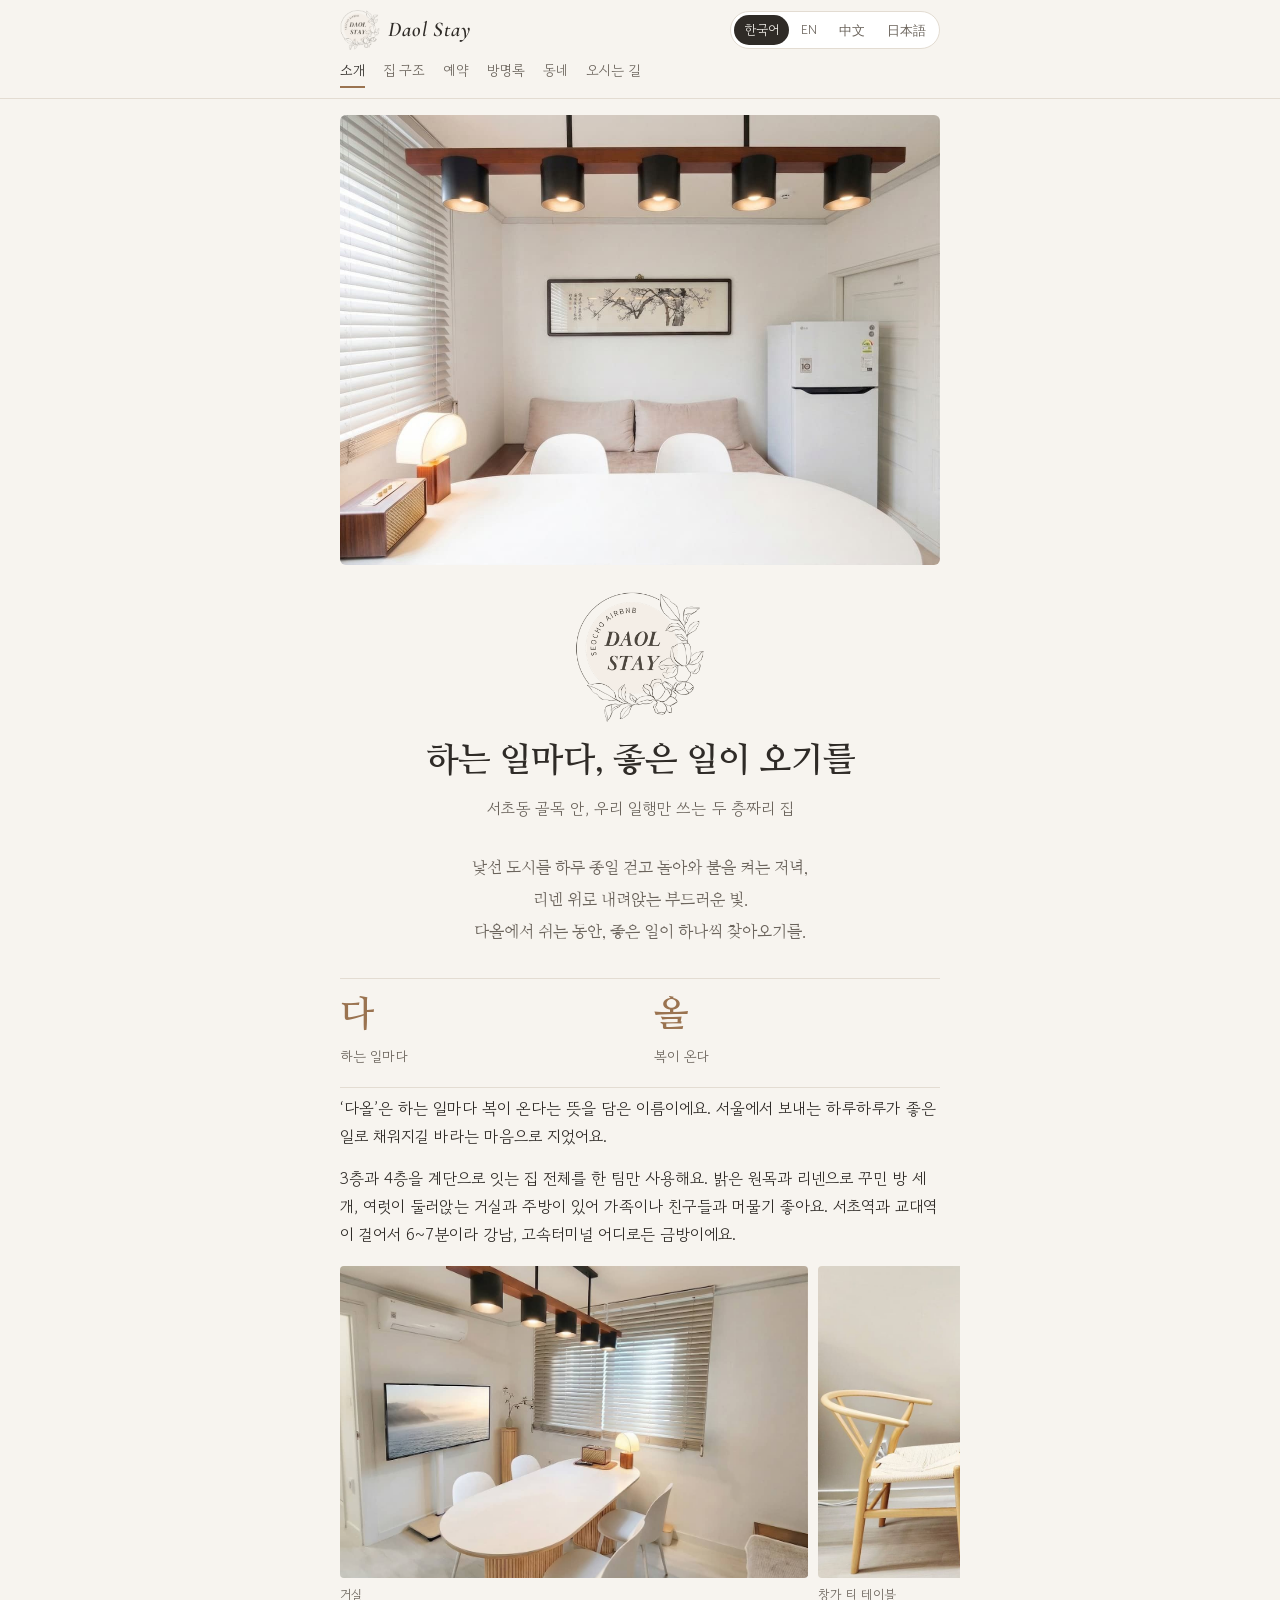
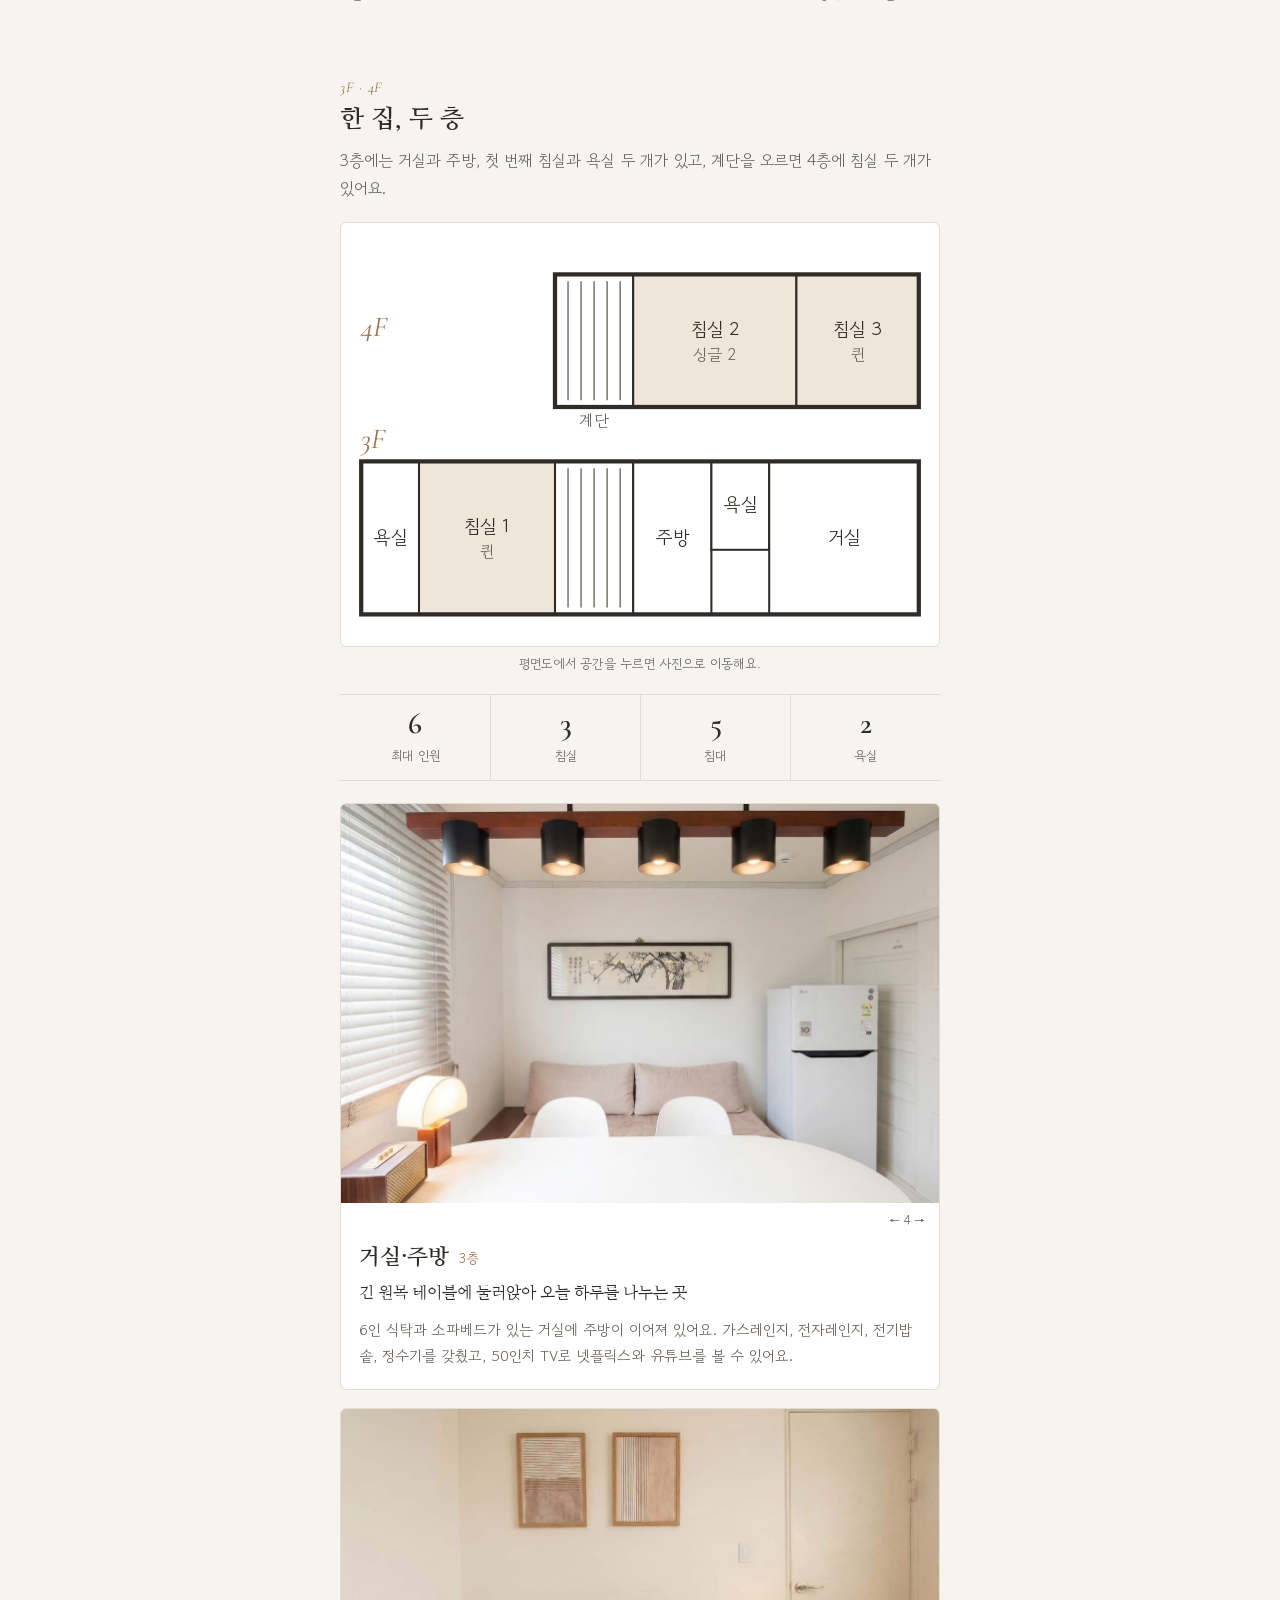
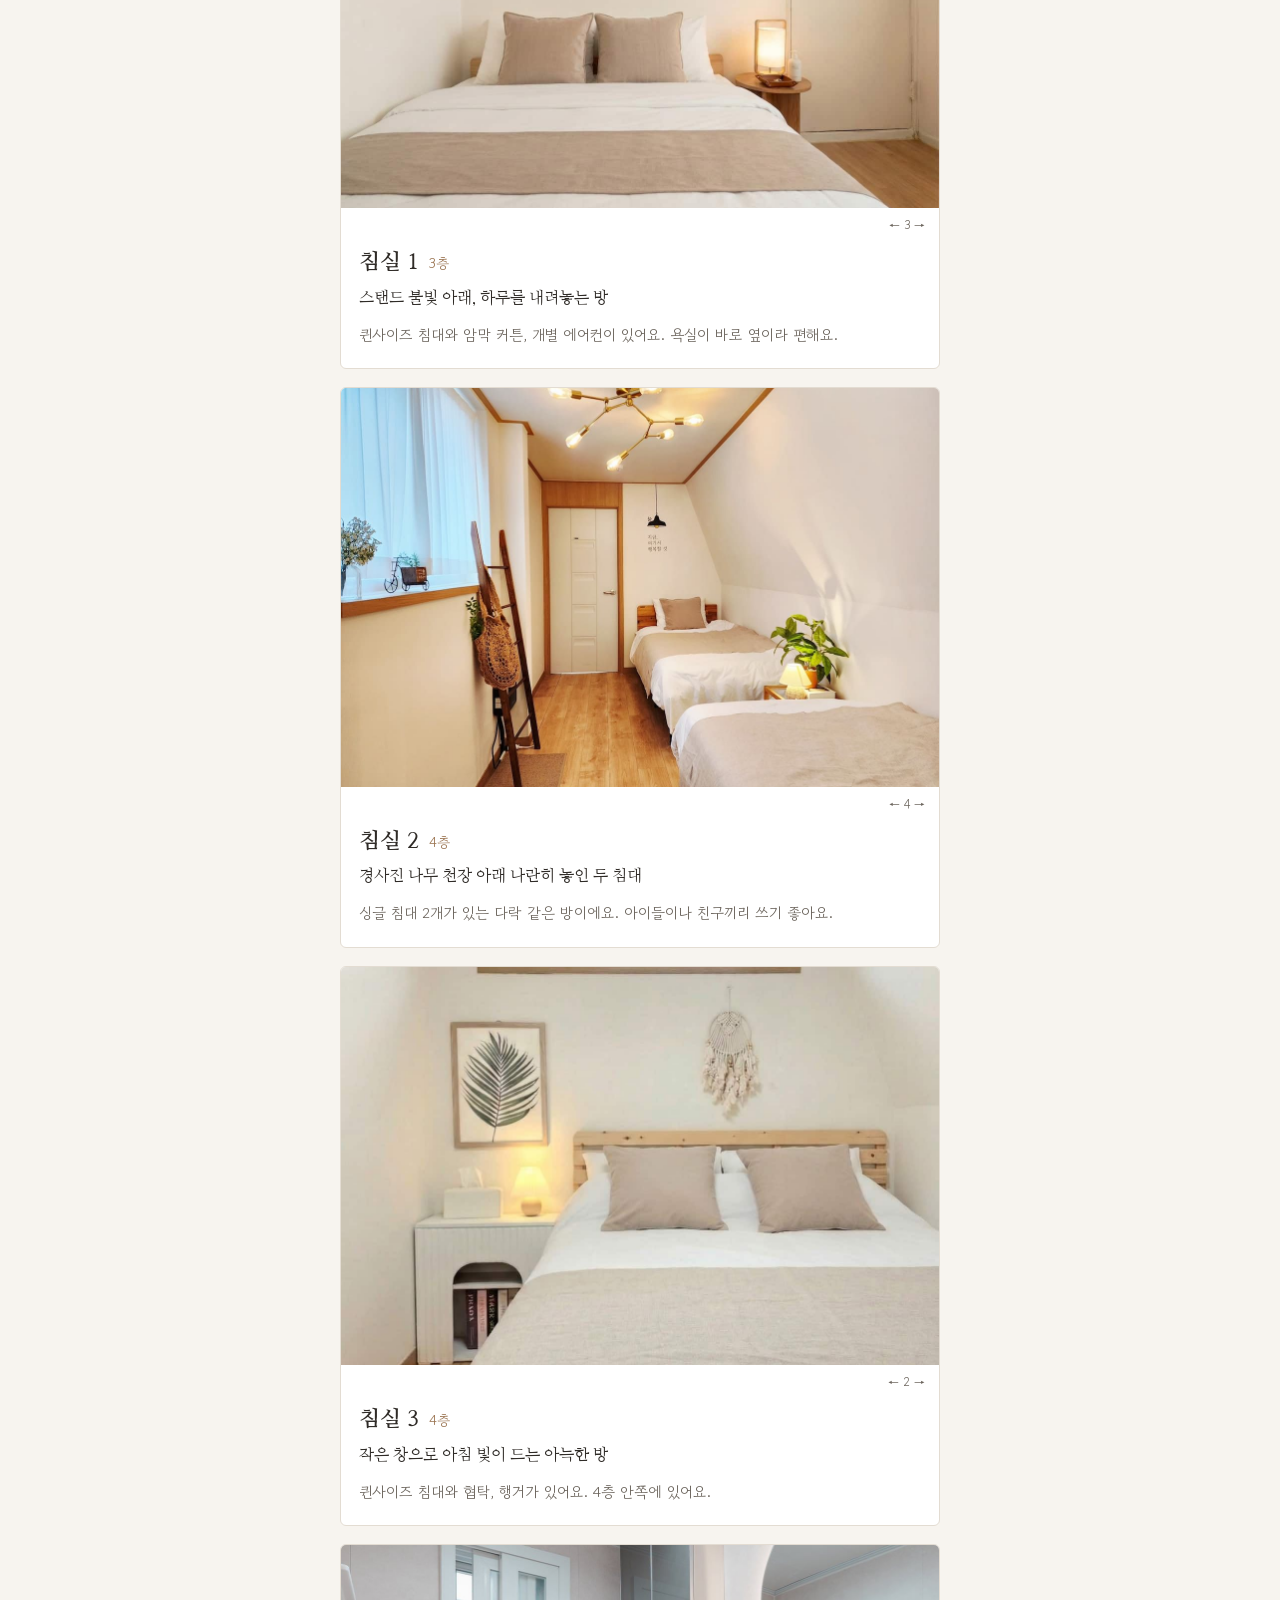
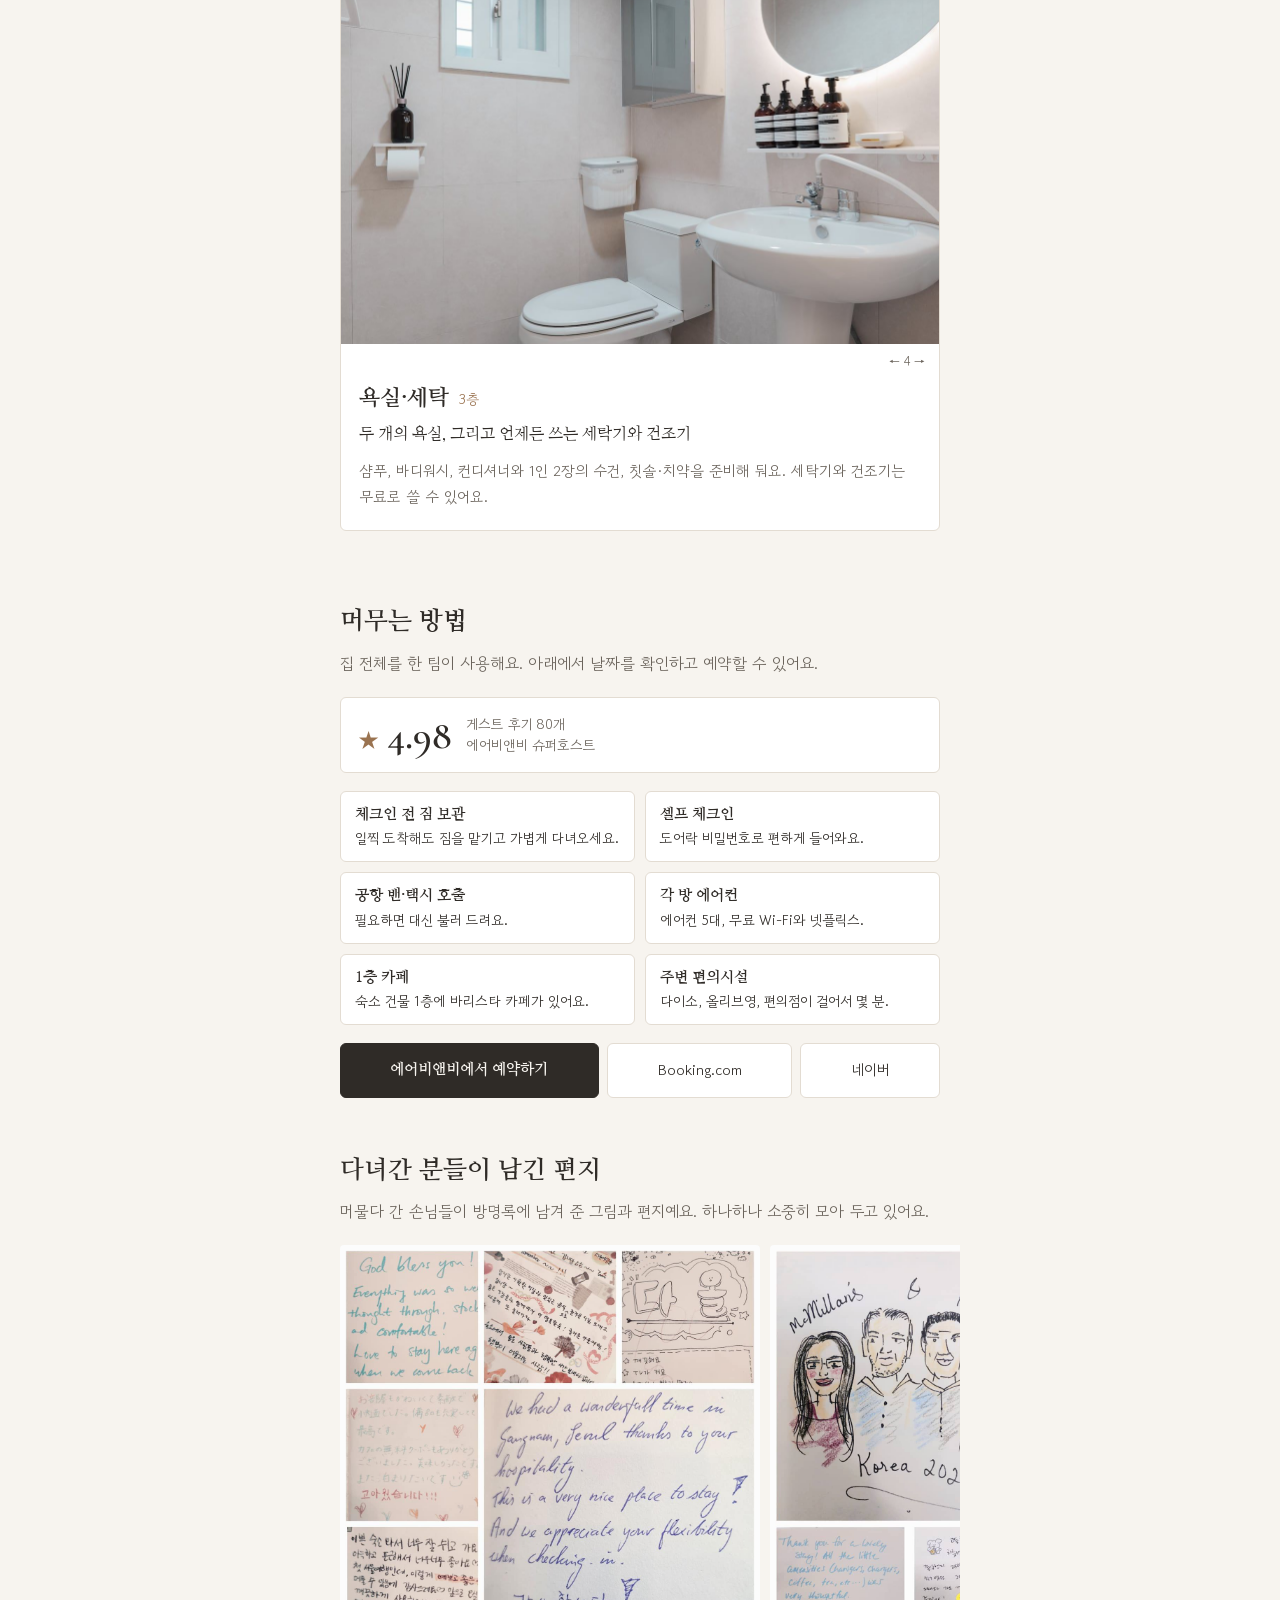
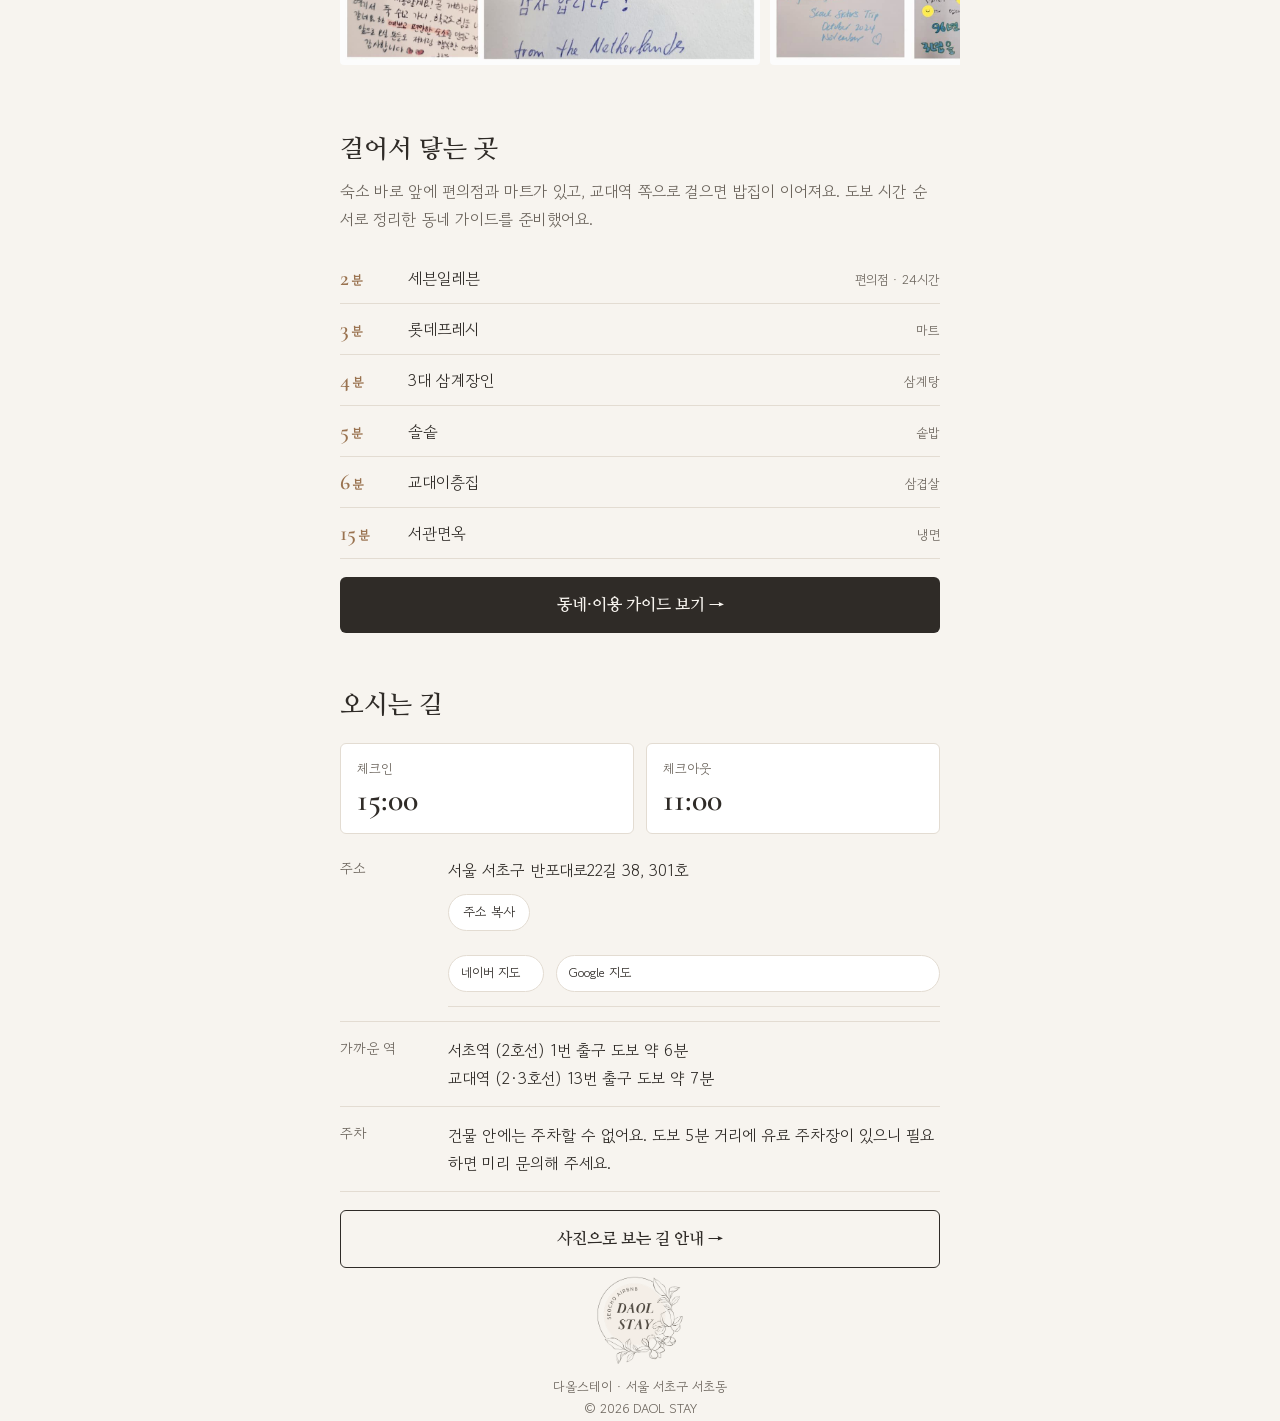
==== commit 2289782b: "Add Booking.com and Naver booking links Link the Naver place page from the map buttons on both pages" ====
--- a/index.html
+++ b/index.html
@@ -186,8 +186,8 @@
 // 빈 문자열인 채널은 버튼이 표시되지 않아요.
 const BOOK = {
  airbnb:"https://www.airbnb.co.kr/rooms/979425845780379545",
- booking:"",
- naver:""
+ booking:"https://www.booking.com/Share-uxK5O4",
+ naver:"https://map.naver.com/p/entry/place/1524587564"
 };
 
 const UI = {
@@ -214,7 +214,7 @@
   stayTitle:"머무는 방법",stayLead:"집 전체를 한 팀이 사용해요. 아래에서 날짜를 확인하고 예약할 수 있어요.",
   ratingText:n=>`게스트 후기 ${n}개<br>에어비앤비 슈퍼호스트`,
   perks:[["체크인 전 짐 보관","일찍 도착해도 짐을 맡기고 가볍게 다녀오세요."],["셀프 체크인","도어락 비밀번호로 편하게 들어와요."],["공항 밴·택시 호출","필요하면 대신 불러 드려요."],["각 방 에어컨","에어컨 5대, 무료 Wi-Fi와 넷플릭스."],["1층 카페","숙소 건물 1층에 바리스타 카페가 있어요."],["주변 편의시설","다이소, 올리브영, 편의점이 걸어서 몇 분."]],
-  bookAirbnb:"에어비앤비에서 예약하기",bookNaver:"네이버 예약",
+  bookAirbnb:"에어비앤비에서 예약하기",bookNaver:"네이버",
   lettersTitle:"다녀간 분들이 남긴 편지",lettersLead:"머물다 간 손님들이 방명록에 남겨 준 그림과 편지예요. 하나하나 소중히 모아 두고 있어요.",
   aroundTitle:"걸어서 닿는 곳",aroundLead:"숙소 바로 앞에 편의점과 마트가 있고, 교대역 쪽으로 걸으면 밥집이 이어져요. 도보 시간 순서로 정리한 동네 가이드를 준비했어요.",
   aroundCta:"동네·이용 가이드 보기 →",minU:"분",
@@ -248,7 +248,7 @@
   stayTitle:"Staying with us",stayLead:"The entire home is for one group. Check dates and book below.",
   ratingText:n=>`${n} guest reviews<br>Airbnb Superhost`,
   perks:[["Luggage storage","Arrive early, drop your bags and head out light."],["Self check-in","Let yourself in with the door code."],["Airport van or taxi","We can call one for you."],["A/C in every room","Five air conditioners, free Wi-Fi and Netflix."],["Café downstairs","A barista café on the building’s ground floor."],["Shops nearby","Daiso, Olive Young and convenience stores minutes away."]],
-  bookAirbnb:"Book on Airbnb",bookNaver:"Naver Booking",
+  bookAirbnb:"Book on Airbnb",bookNaver:"Naver",
   lettersTitle:"Letters from our guests",lettersLead:"Drawings and notes guests left in our guestbook. We keep every one.",
   aroundTitle:"Within walking distance",aroundLead:"There’s a convenience store and grocery right outside, and restaurants line the way toward Gyodae Station. Our guide lists them by walking time.",
   aroundCta:"Open the neighborhood & house guide →",minU:"min",
@@ -282,7 +282,7 @@
   stayTitle:"入住方式",stayLead:"整栋房屋仅供一组客人使用。可在下方查看日期并预订。",
   ratingText:n=>`${n}条住客评价<br>爱彼迎超赞房东`,
   perks:[["入住前寄存行李","提前到达也可先寄存行李，轻装出门。"],["自助入住","输入门锁密码即可入住。"],["代叫机场专车·出租车","如有需要，我们可代为叫车。"],["每间都有空调","共5台空调，免费Wi-Fi和Netflix。"],["楼下咖啡馆","建筑1层有一家咖啡馆。"],["周边便利","大创、Olive Young和便利店步行几分钟即到。"]],
-  bookAirbnb:"在爱彼迎预订",bookNaver:"Naver 预订",
+  bookAirbnb:"在爱彼迎预订",bookNaver:"Naver",
   lettersTitle:"住客留下的信",lettersLead:"住过的客人在留言簿里留下的画和信，我们都珍藏着。",
   aroundTitle:"步行可达",aroundLead:"门口就有便利店和超市，往教大站方向走还有一排餐厅。我们按步行时间整理了一份周边指南。",
   aroundCta:"查看周边与入住指南 →",minU:"分",
@@ -316,7 +316,7 @@
   stayTitle:"ご滞在について",stayLead:"家全体を1組でお使いいただけます。下から日程を確認してご予約ください。",
   ratingText:n=>`ゲストレビュー${n}件<br>Airbnbスーパーホスト`,
   perks:[["チェックイン前の荷物預かり","早く着いても荷物を置いて身軽にお出かけを。"],["セルフチェックイン","ドアロックの暗証番号で入れます。"],["空港バン・タクシー手配","必要なら代わりにお呼びします。"],["全室エアコン","エアコン5台、無料Wi-FiとNetflix。"],["1階にカフェ","建物の1階にバリスタのいるカフェがあります。"],["便利な周辺","ダイソー、オリーブヤング、コンビニまで徒歩数分。"]],
-  bookAirbnb:"Airbnbで予約する",bookNaver:"Naver予約",
+  bookAirbnb:"Airbnbで予約する",bookNaver:"Naver",
   lettersTitle:"ゲストが残してくれた手紙",lettersLead:"泊まってくださった方がゲストブックに残してくれた絵と手紙です。ひとつひとつ大切にしています。",
   aroundTitle:"歩いて行けるところ",aroundLead:"すぐ前にコンビニとスーパー、教大駅のほうへ歩けば食堂が続きます。徒歩時間順にまとめた周辺ガイドをご用意しました。",
   aroundCta:"周辺・ご利用ガイドを見る →",minU:"分",
@@ -437,7 +437,7 @@
 
   $("#cin").textContent = CONFIG.checkin;
   $("#cout").textContent = CONFIG.checkout;
-  const naver = "https://map.naver.com/p/search/" + encodeURIComponent(HOME.q);
+  const naver = BOOK.naver || "https://map.naver.com/p/search/" + encodeURIComponent(HOME.q);
   const google = "https://www.google.com/maps/search/?api=1&query=" + HOME.lat + "," + HOME.lng;
   $("#homeMaps").innerHTML = `<a href="${naver}" target="_blank" rel="noopener">${esc(t.naverMap)}</a><a href="${google}" target="_blank" rel="noopener">${esc(t.googleMap)}</a>`;
   observe();
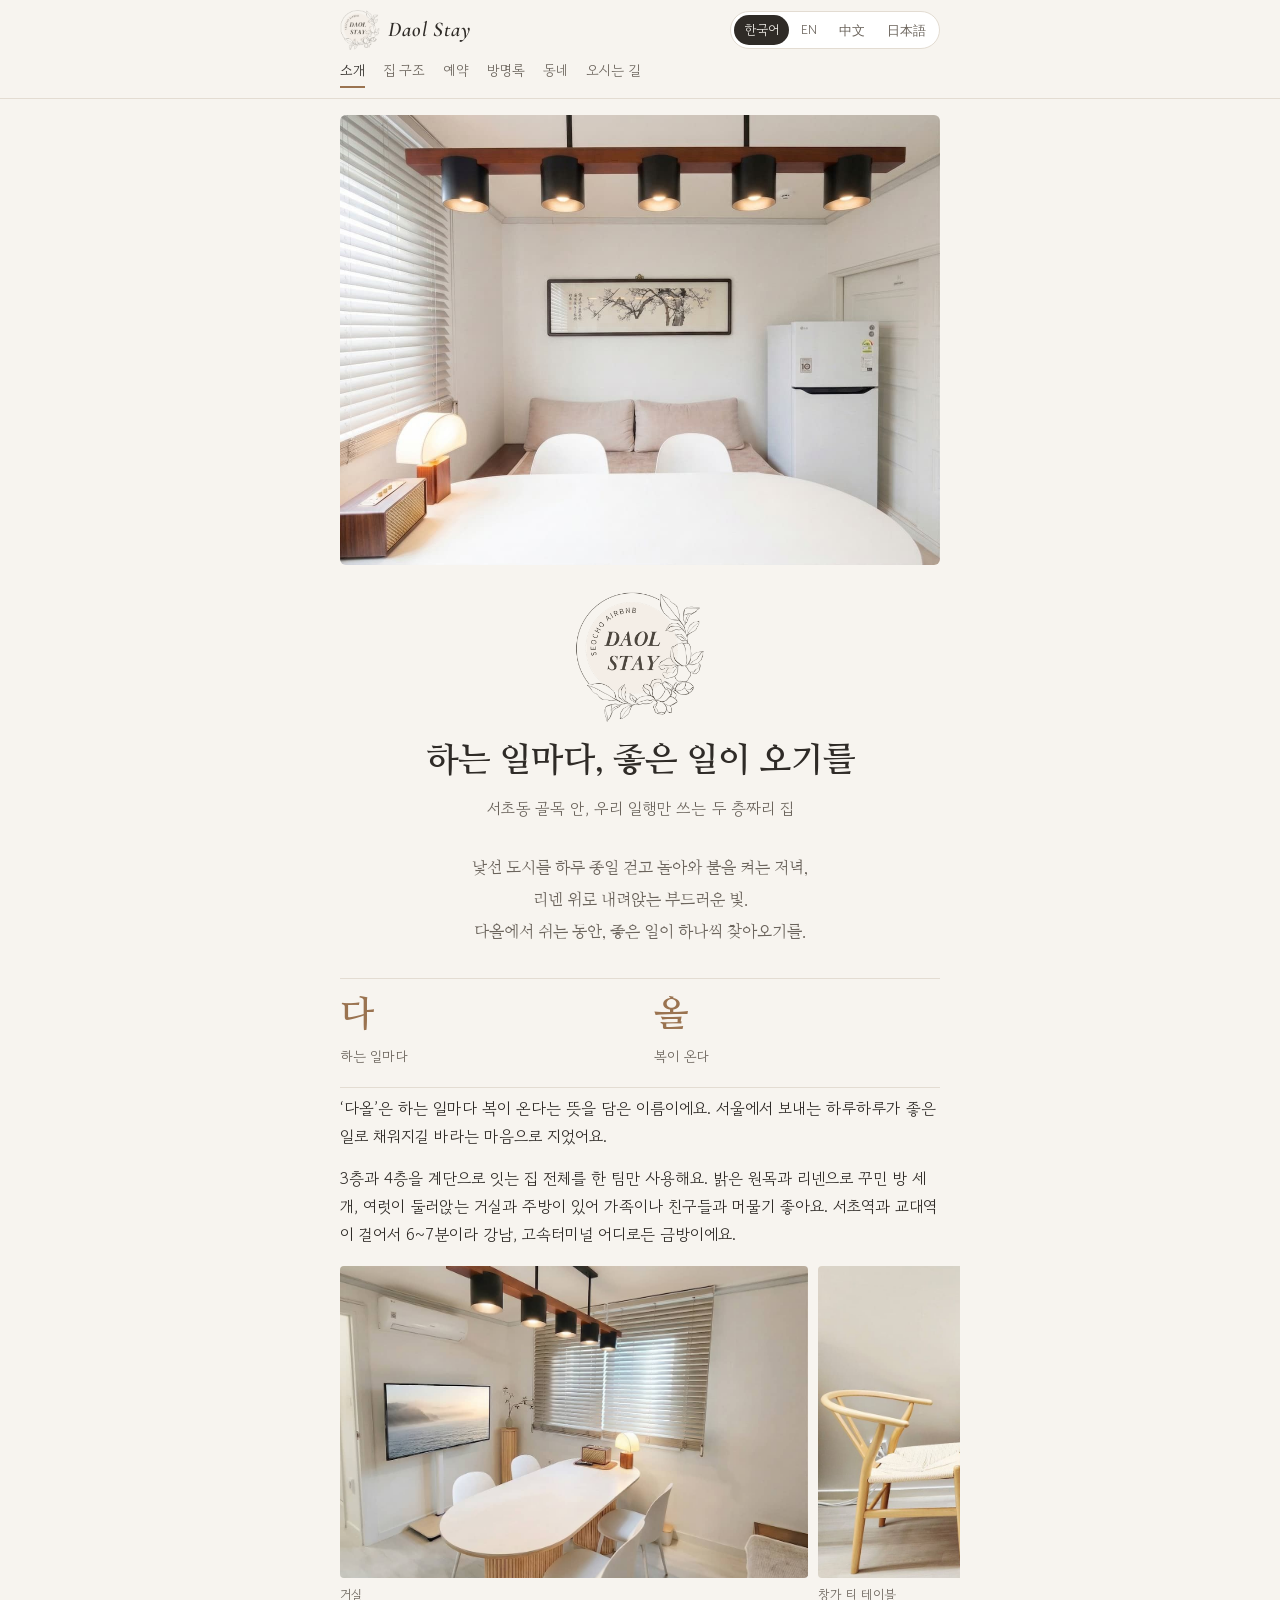
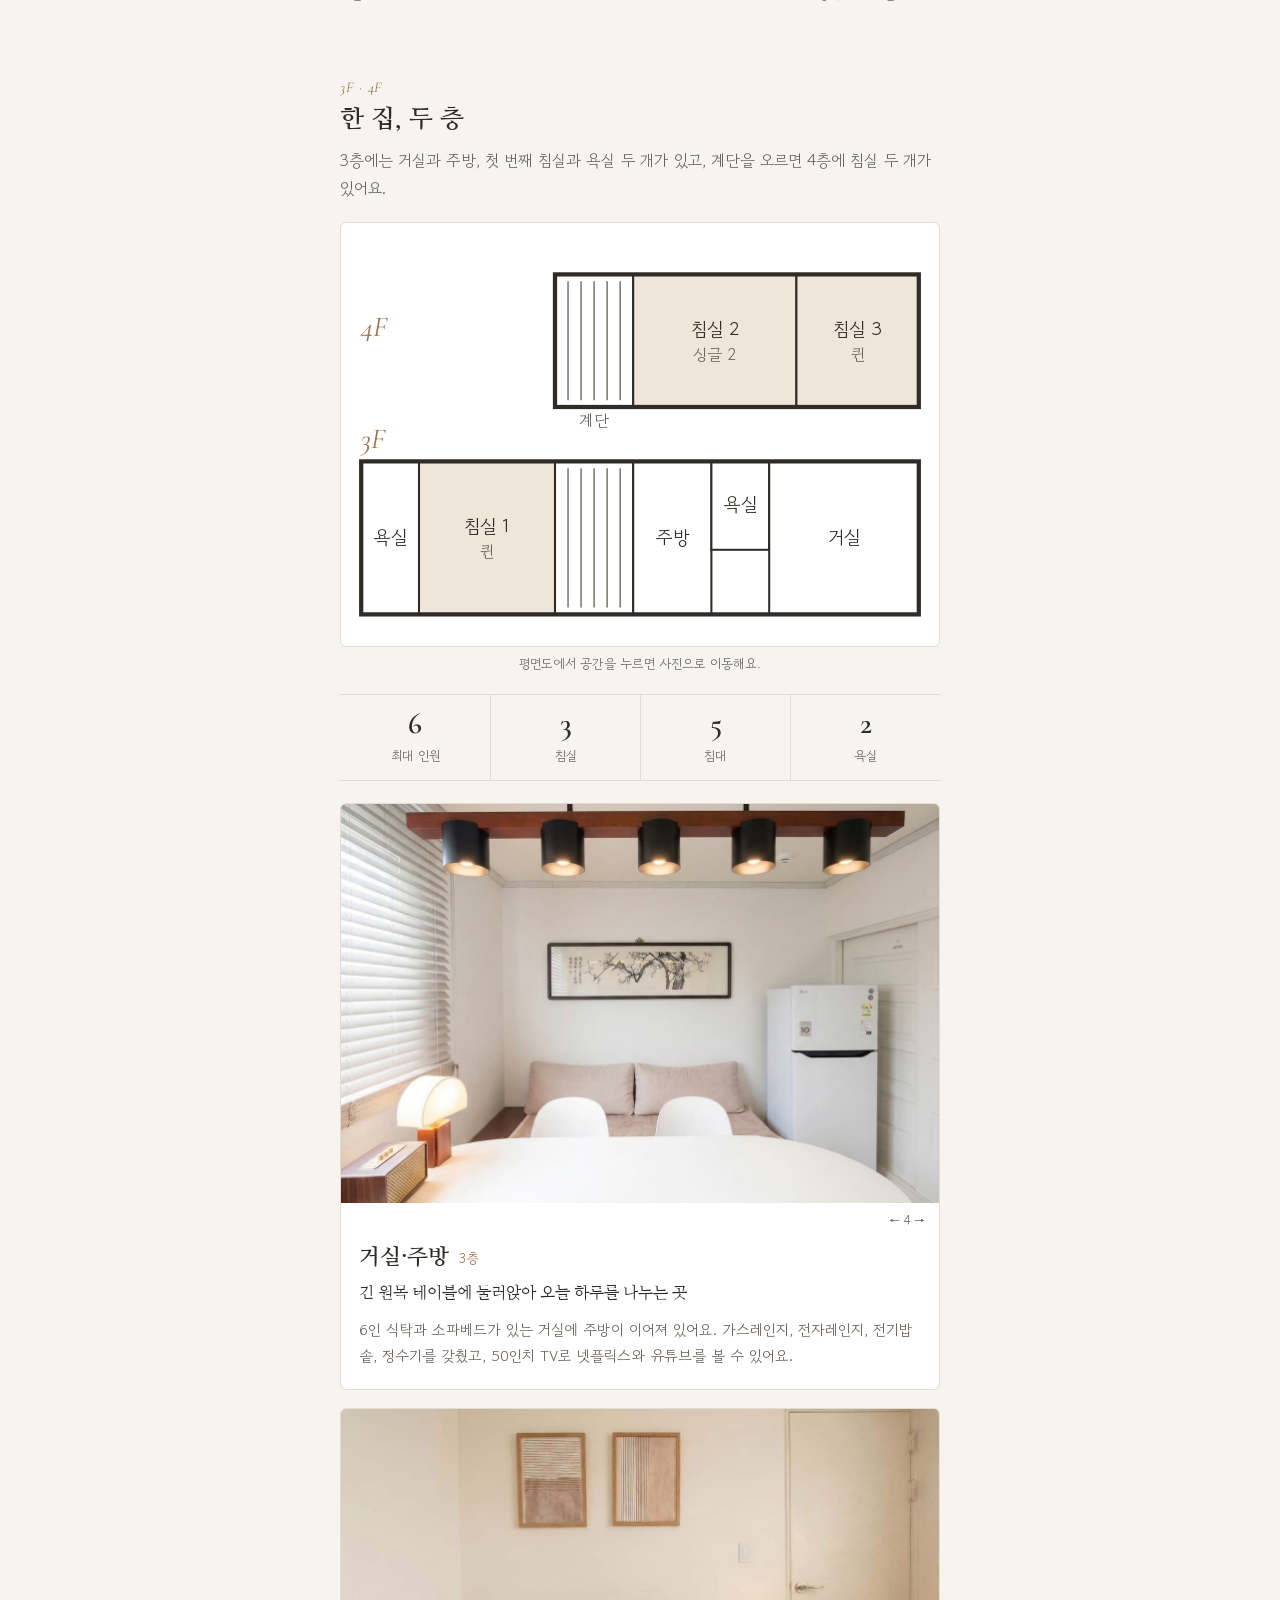
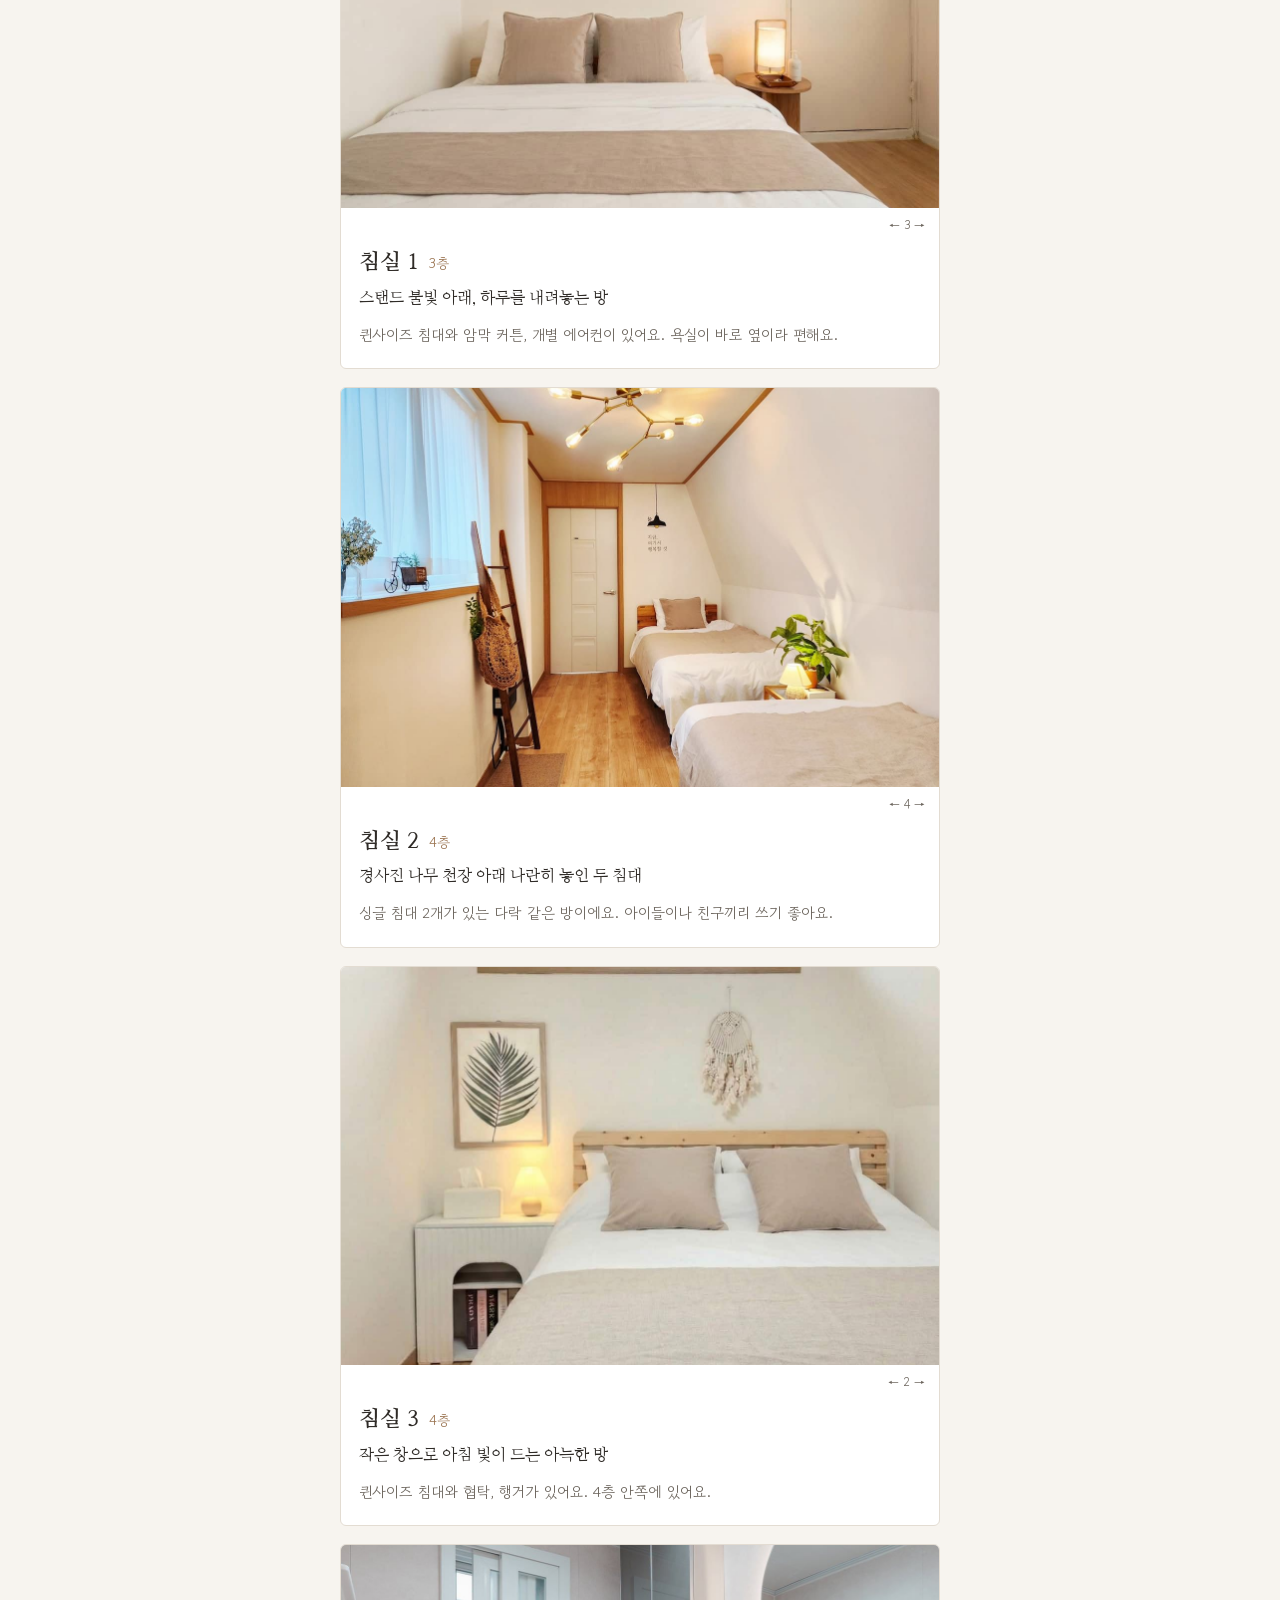
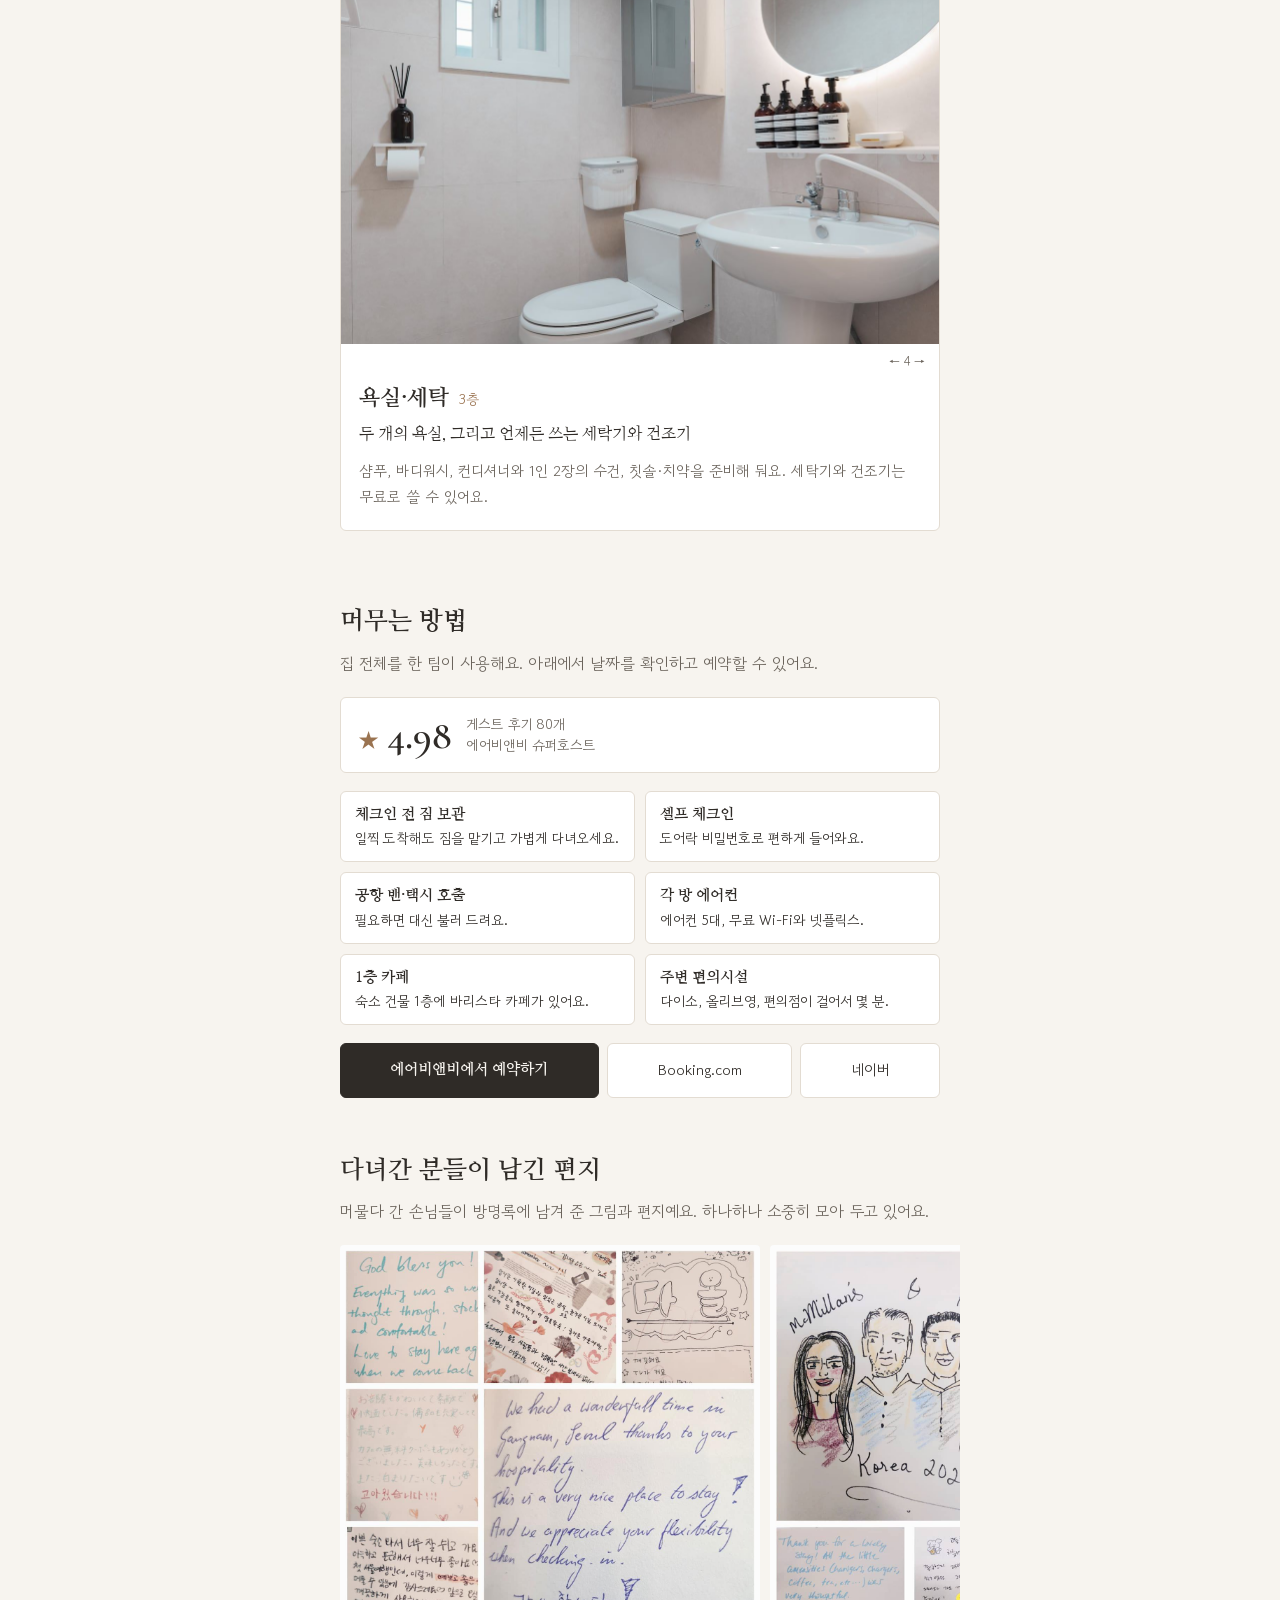
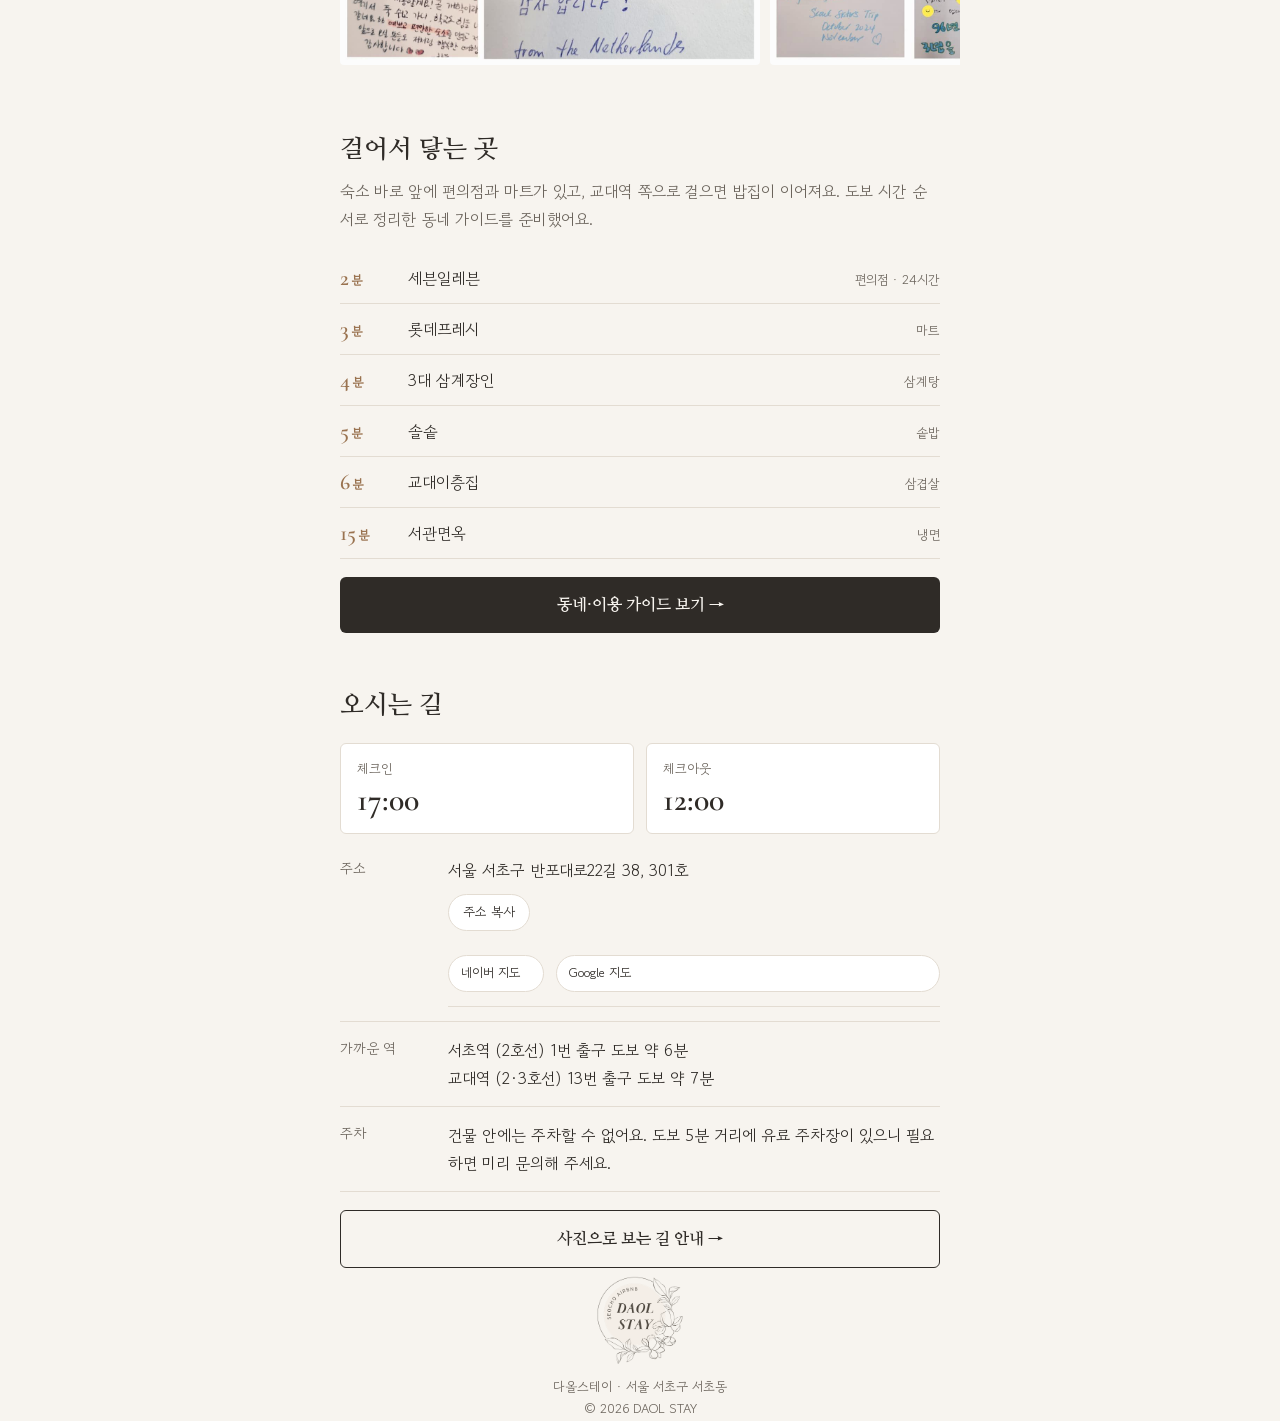
==== commit 10b127aa: "Set check-in 17:00 and check-out 12:00 Co-Authored-By: Claude Opus 5.5 <noreply@anthropic.com>" ====
--- a/index.html
+++ b/index.html
@@ -154,7 +154,6 @@
   <section id="location">
     <h2 data-t="locTitle"></h2>
     <div class="times">
-      <!-- TODO: 실제 체크인·체크아웃 시간으로 확인해 주세요 (CONFIG.checkin / CONFIG.checkout) -->
       <div><span data-t="checkin"></span><b id="cin"></b></div>
       <div><span data-t="checkout"></span><b id="cout"></b></div>
     </div>
@@ -176,8 +175,8 @@
 
 <script>
 const CONFIG = {
- checkin:"15:00",   // TODO: 실제 시간 확인
- checkout:"11:00",  // TODO: 실제 시간 확인
+ checkin:"17:00",
+ checkout:"12:00",
  rating:"4.98", reviews:80
 };
 
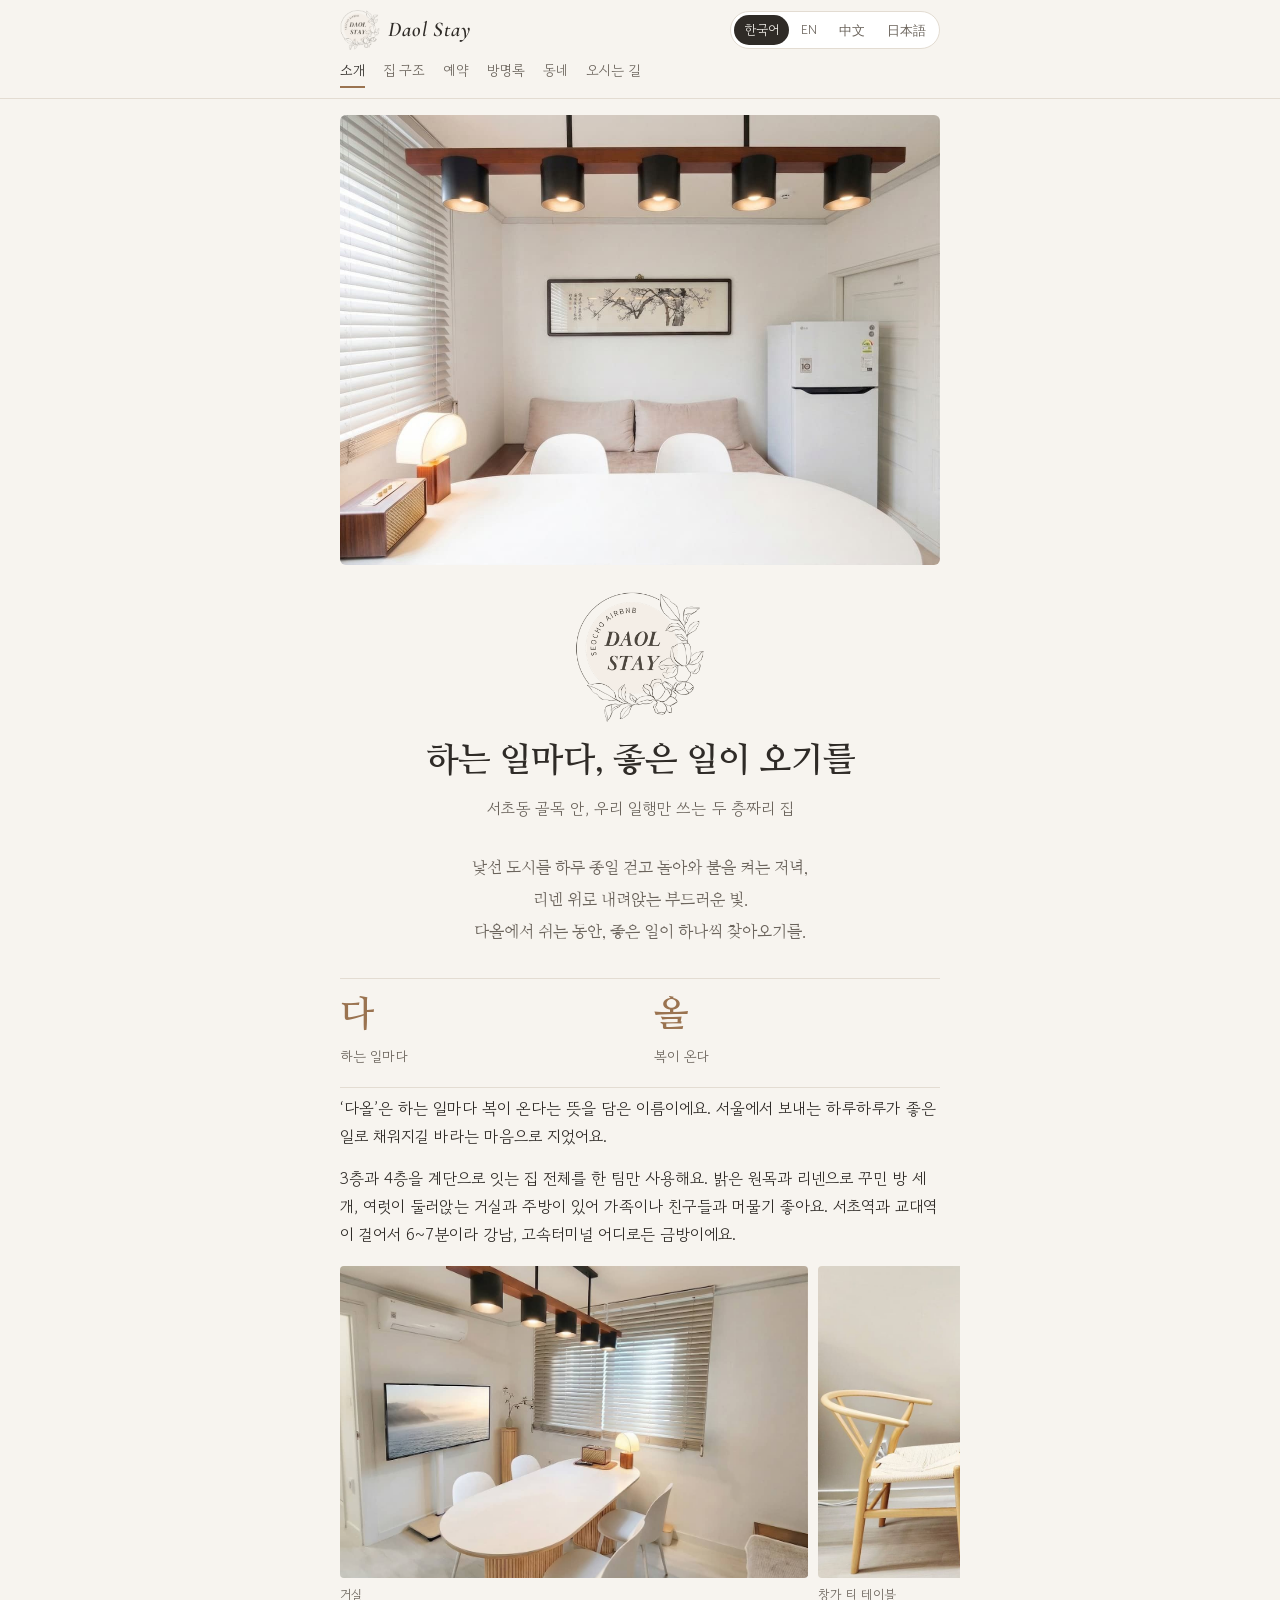
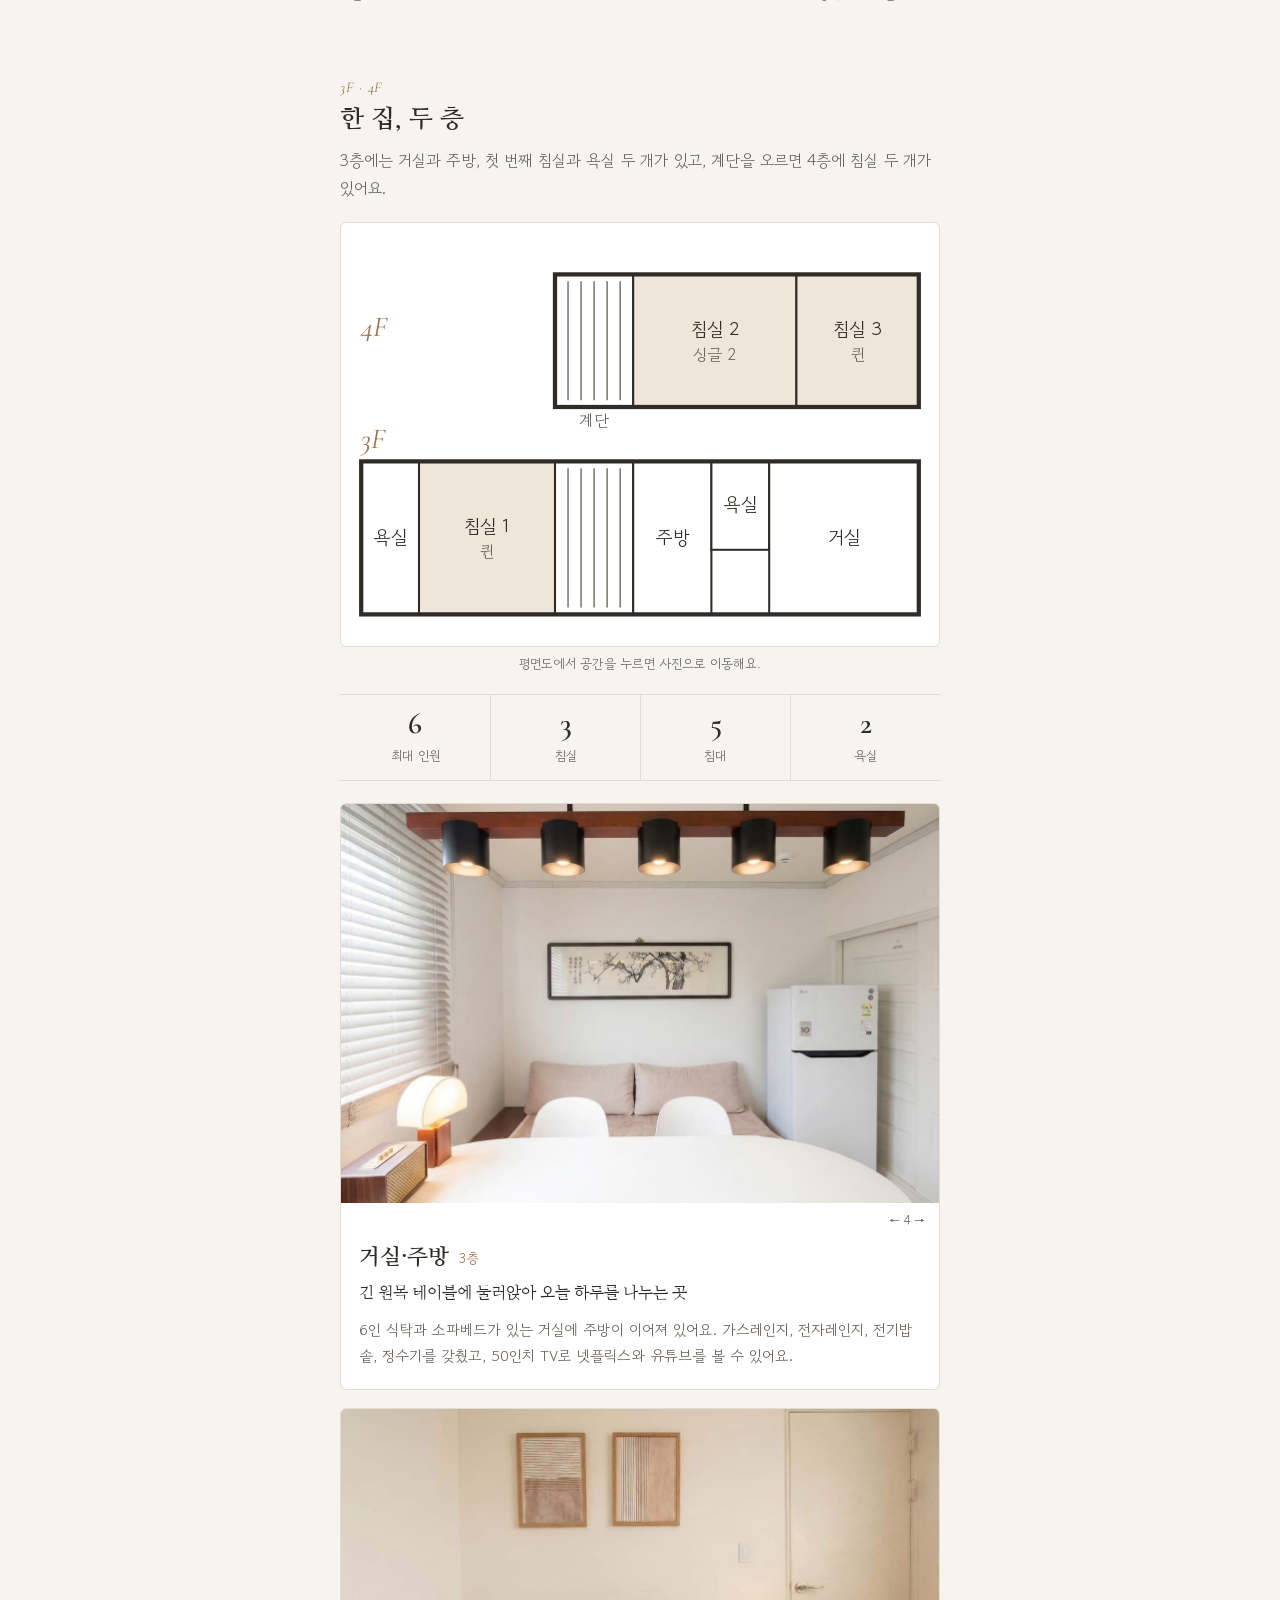
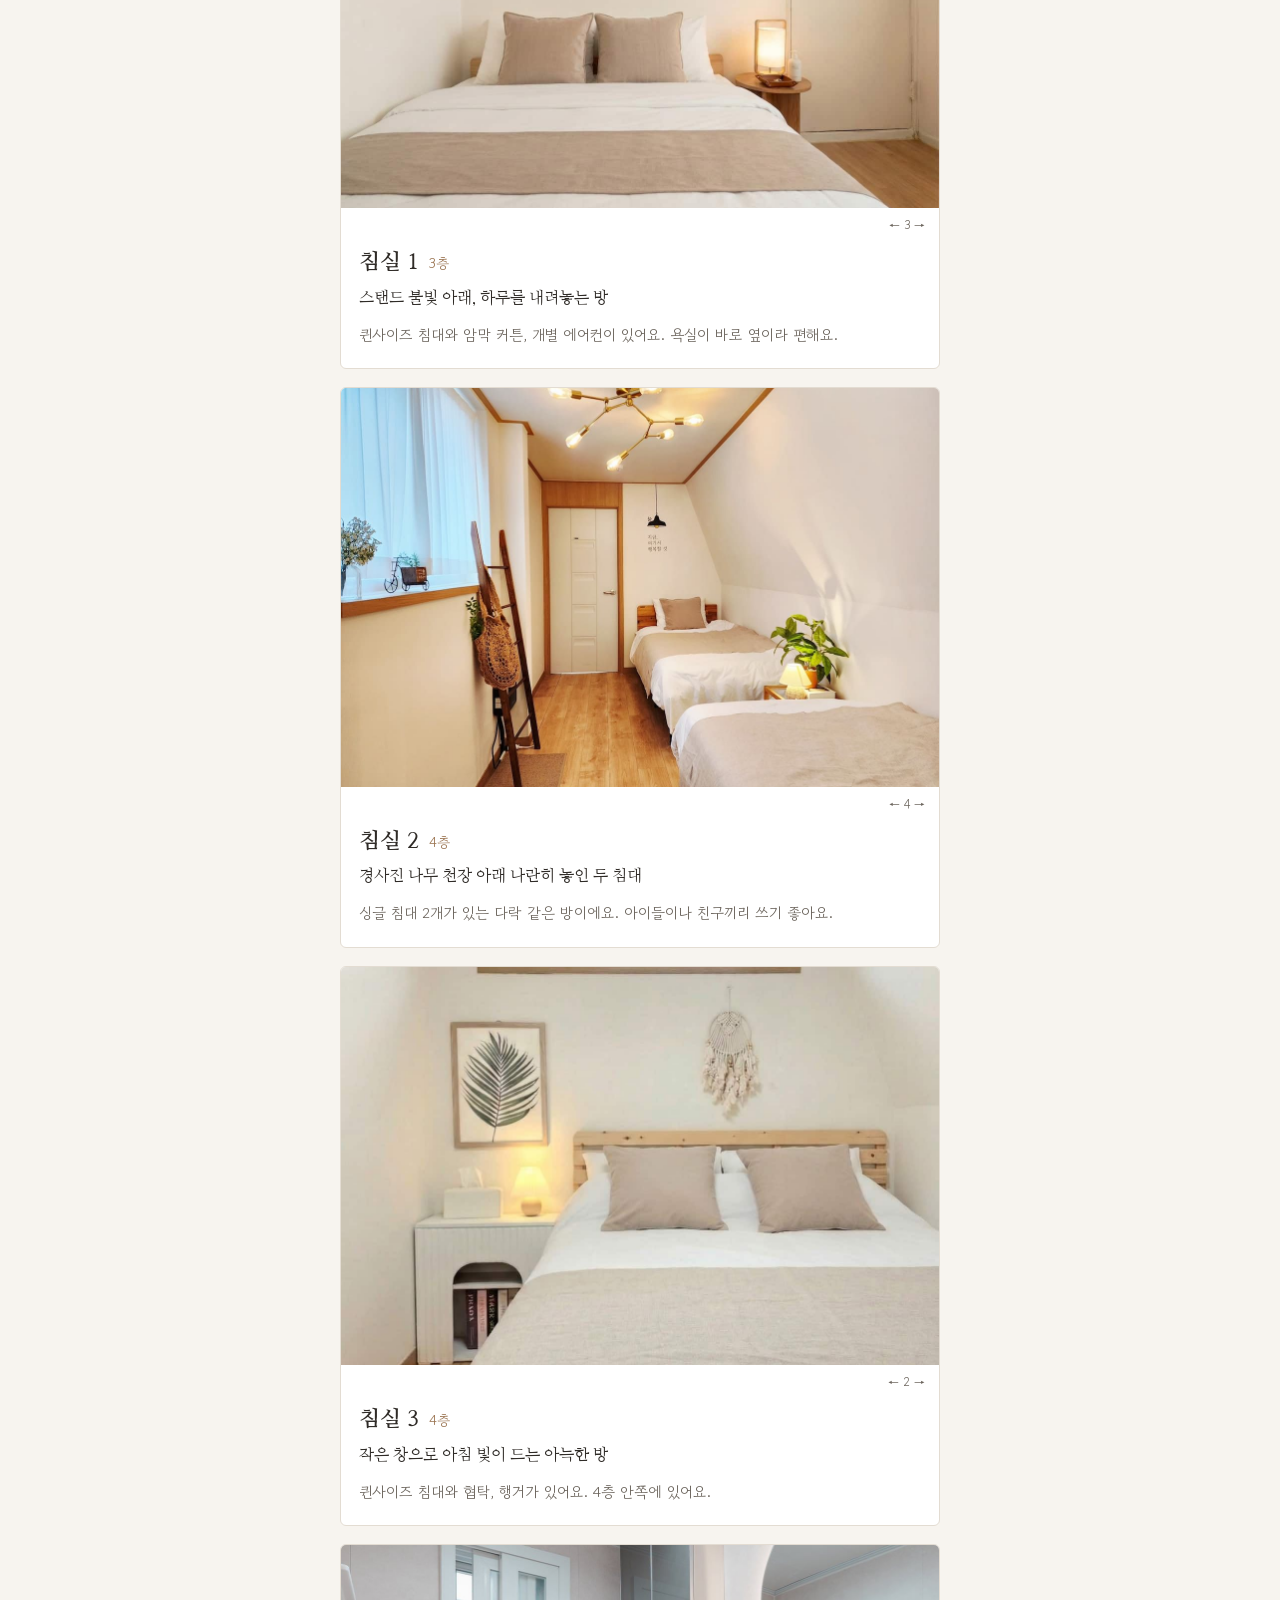
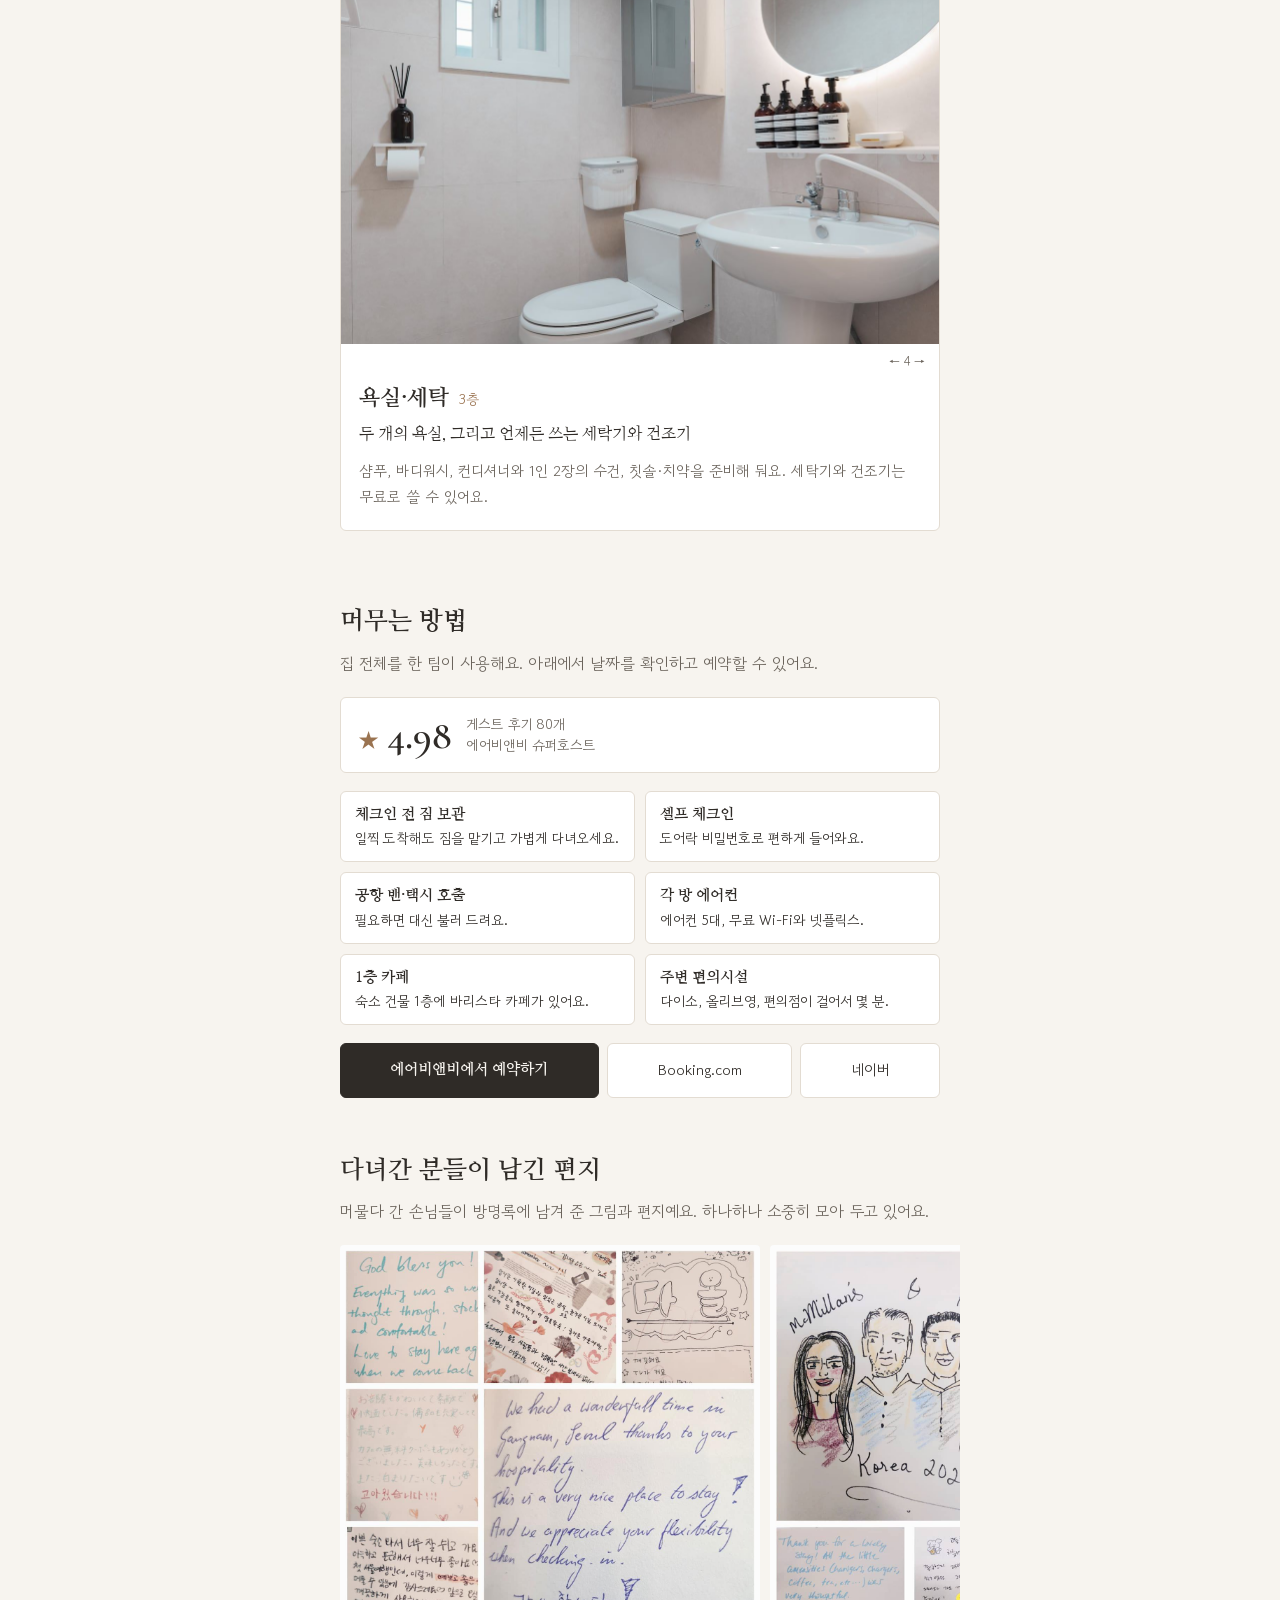
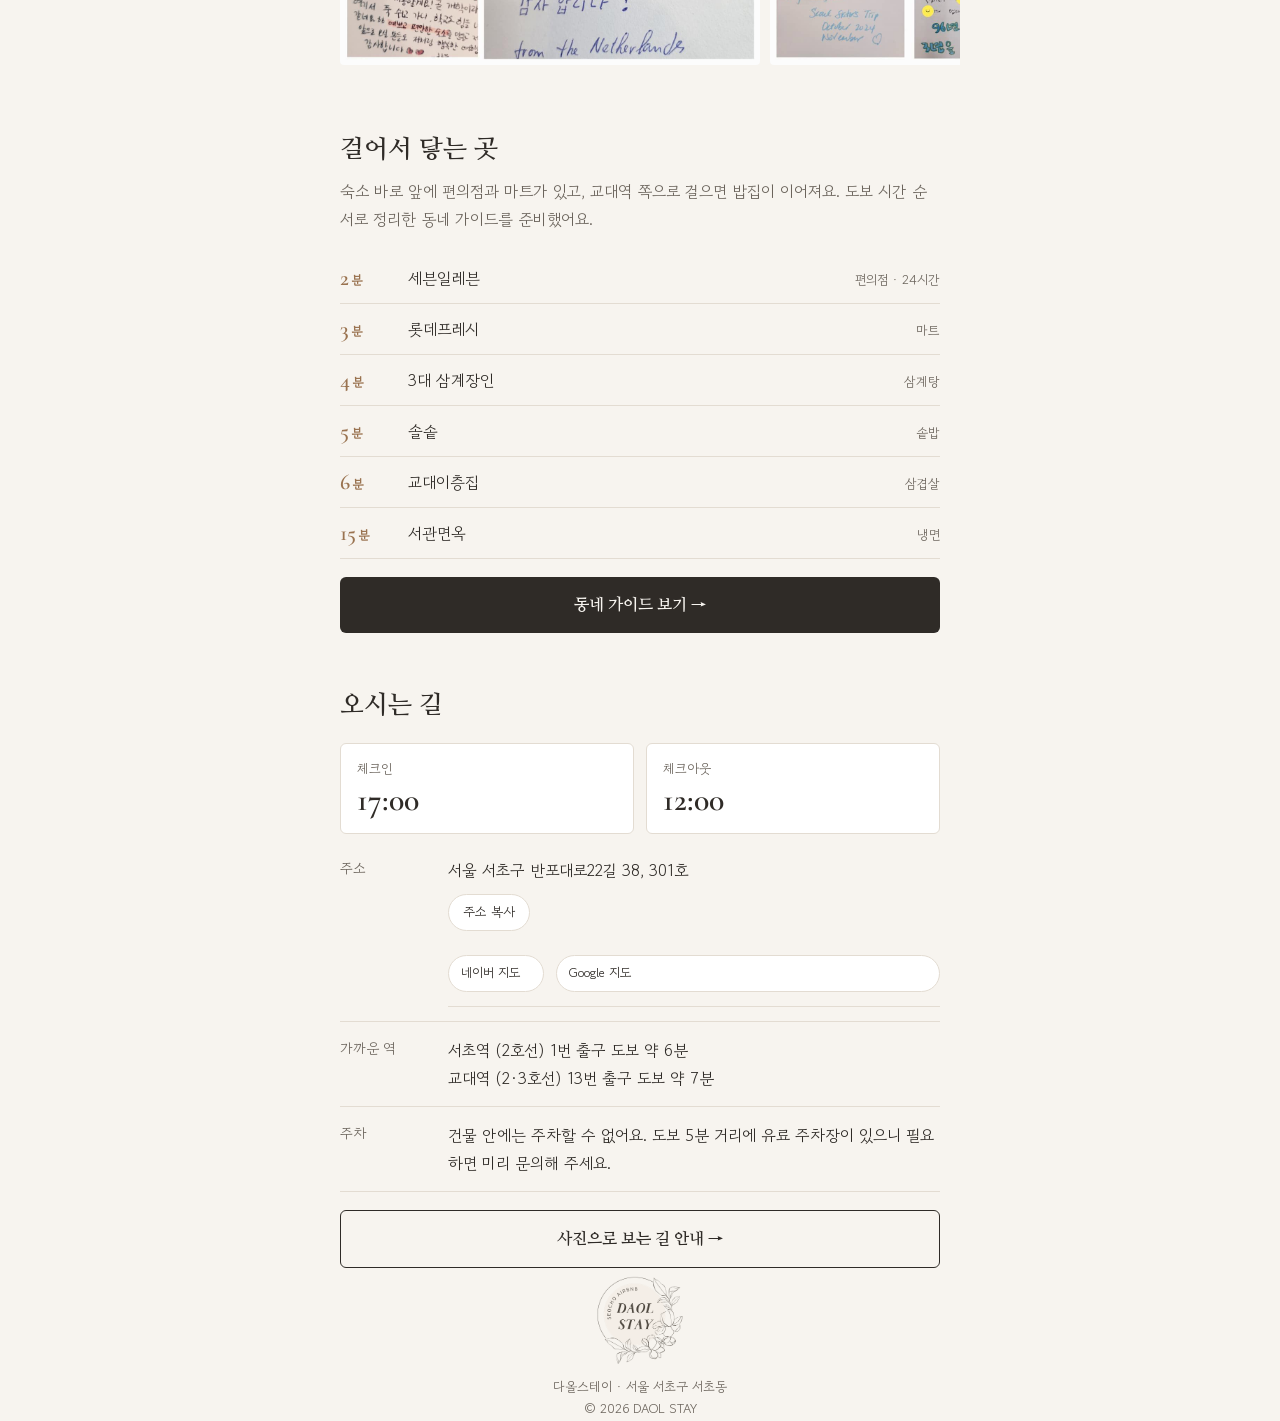
==== commit fcb48495: "Rename guide page to neighborhood guide Move /guide/ to /neighborhood/, retitle it Neighborhood Guid" ====
--- a/index.html
+++ b/index.html
@@ -148,7 +148,7 @@
     <h2 data-t="aroundTitle"></h2>
     <p class="lead" data-t="aroundLead"></p>
     <ul class="near" id="near"></ul>
-    <a class="cta" href="guide/" id="guideLink" data-t="aroundCta"></a>
+    <a class="cta" href="neighborhood/" id="guideLink" data-t="aroundCta"></a>
   </section>
 
   <section id="location">
@@ -163,7 +163,7 @@
       <div><dt data-t="stationLabel"></dt><dd data-t="stations"></dd></div>
       <div><dt data-t="parkLabel"></dt><dd data-t="park"></dd></div>
     </dl>
-    <a class="cta ghost" href="guide/#route" id="routeLink" data-t="routeCta"></a>
+    <a class="cta ghost" href="neighborhood/#route" id="routeLink" data-t="routeCta"></a>
   </section>
 </main>
 <footer class="wrap">
@@ -216,7 +216,7 @@
   bookAirbnb:"에어비앤비에서 예약하기",bookNaver:"네이버",
   lettersTitle:"다녀간 분들이 남긴 편지",lettersLead:"머물다 간 손님들이 방명록에 남겨 준 그림과 편지예요. 하나하나 소중히 모아 두고 있어요.",
   aroundTitle:"걸어서 닿는 곳",aroundLead:"숙소 바로 앞에 편의점과 마트가 있고, 교대역 쪽으로 걸으면 밥집이 이어져요. 도보 시간 순서로 정리한 동네 가이드를 준비했어요.",
-  aroundCta:"동네·이용 가이드 보기 →",minU:"분",
+  aroundCta:"동네 가이드 보기 →",minU:"분",
   locTitle:"오시는 길",checkin:"체크인",checkout:"체크아웃",addrLabel:"주소",addr:"서울 서초구 반포대로22길 38, 301호",
   copy:"주소 복사",copied:"주소를 복사했어요",
   stationLabel:"가까운 역",stations:"서초역 (2호선) 1번 출구 도보 약 6분<br>교대역 (2·3호선) 13번 출구 도보 약 7분",
@@ -250,7 +250,7 @@
   bookAirbnb:"Book on Airbnb",bookNaver:"Naver",
   lettersTitle:"Letters from our guests",lettersLead:"Drawings and notes guests left in our guestbook. We keep every one.",
   aroundTitle:"Within walking distance",aroundLead:"There’s a convenience store and grocery right outside, and restaurants line the way toward Gyodae Station. Our guide lists them by walking time.",
-  aroundCta:"Open the neighborhood & house guide →",minU:"min",
+  aroundCta:"Open the neighborhood guide →",minU:"min",
   locTitle:"Getting here",checkin:"Check-in",checkout:"Check-out",addrLabel:"Address",addr:"#301, 38 Banpo-daero 22-gil, Seocho-gu, Seoul",
   copy:"Copy address",copied:"Address copied",
   stationLabel:"Nearest stations",stations:"Seocho Stn (Line 2) Exit 1, about 6 min walk<br>Seoul Nat’l Univ. of Education (Gyodae) Stn (Line 2, 3) Exit 13, about 7 min walk",
@@ -284,7 +284,7 @@
   bookAirbnb:"在爱彼迎预订",bookNaver:"Naver",
   lettersTitle:"住客留下的信",lettersLead:"住过的客人在留言簿里留下的画和信，我们都珍藏着。",
   aroundTitle:"步行可达",aroundLead:"门口就有便利店和超市，往教大站方向走还有一排餐厅。我们按步行时间整理了一份周边指南。",
-  aroundCta:"查看周边与入住指南 →",minU:"分",
+  aroundCta:"查看周边指南 →",minU:"分",
   locTitle:"交通指南",checkin:"入住",checkout:"退房",addrLabel:"地址",addr:"首尔市瑞草区 Banpo-daero 22-gil 38，301号",
   copy:"复制地址",copied:"地址已复制",
   stationLabel:"最近地铁站",stations:"瑞草站（2号线）1号出口 步行约6分钟<br>教大站（2·3号线）13号出口 步行约7分钟",
@@ -318,7 +318,7 @@
   bookAirbnb:"Airbnbで予約する",bookNaver:"Naver",
   lettersTitle:"ゲストが残してくれた手紙",lettersLead:"泊まってくださった方がゲストブックに残してくれた絵と手紙です。ひとつひとつ大切にしています。",
   aroundTitle:"歩いて行けるところ",aroundLead:"すぐ前にコンビニとスーパー、教大駅のほうへ歩けば食堂が続きます。徒歩時間順にまとめた周辺ガイドをご用意しました。",
-  aroundCta:"周辺・ご利用ガイドを見る →",minU:"分",
+  aroundCta:"周辺ガイドを見る →",minU:"分",
   locTitle:"アクセス",checkin:"チェックイン",checkout:"チェックアウト",addrLabel:"住所",addr:"ソウル市瑞草区 Banpo-daero 22-gil 38, 301号",
   copy:"住所をコピー",copied:"住所をコピーしました",
   stationLabel:"最寄り駅",stations:"瑞草駅（2号線）1番出口 徒歩約6分<br>教大駅（2・3号線）13番出口 徒歩約7分",
@@ -349,7 +349,7 @@
 
 const LETTERS = ["letters_1","letters_2","letters_3","letters_4"];
 
-// 도보 시간은 지도상 거리로 계산한 대략적인 값 (guide/ 페이지와 같은 기준)
+// 도보 시간은 지도상 거리로 계산한 대략적인 값 (neighborhood/ 페이지와 같은 기준)
 const NEAR = [
  {min:2,name:{ko:"세븐일레븐",en:"7-Eleven",zh:"7-Eleven",ja:"セブンイレブン"},kind:{ko:"편의점 · 24시간",en:"Convenience store · 24h",zh:"便利店 · 24小时",ja:"コンビニ · 24時間"}},
  {min:3,name:{ko:"롯데프레시",en:"Lotte Fresh",zh:"乐天Fresh超市",ja:"ロッテフレッシュ"},kind:{ko:"마트",en:"Grocery",zh:"超市",ja:"スーパー"}},
@@ -432,7 +432,7 @@
 
   const hash = lang==="ko" ? "" : "#"+lang;
   $("#near").innerHTML = NEAR.map(p=>`<li><span class="m">${p.min}<small>${esc(t.minU)}</small></span><span>${esc(p.name[lang])}</span><span class="k">${esc(p.kind[lang])}</span></li>`).join("");
-  $("#guideLink").href = "guide/" + hash;
+  $("#guideLink").href = "neighborhood/" + hash;
 
   $("#cin").textContent = CONFIG.checkin;
   $("#cout").textContent = CONFIG.checkout;
